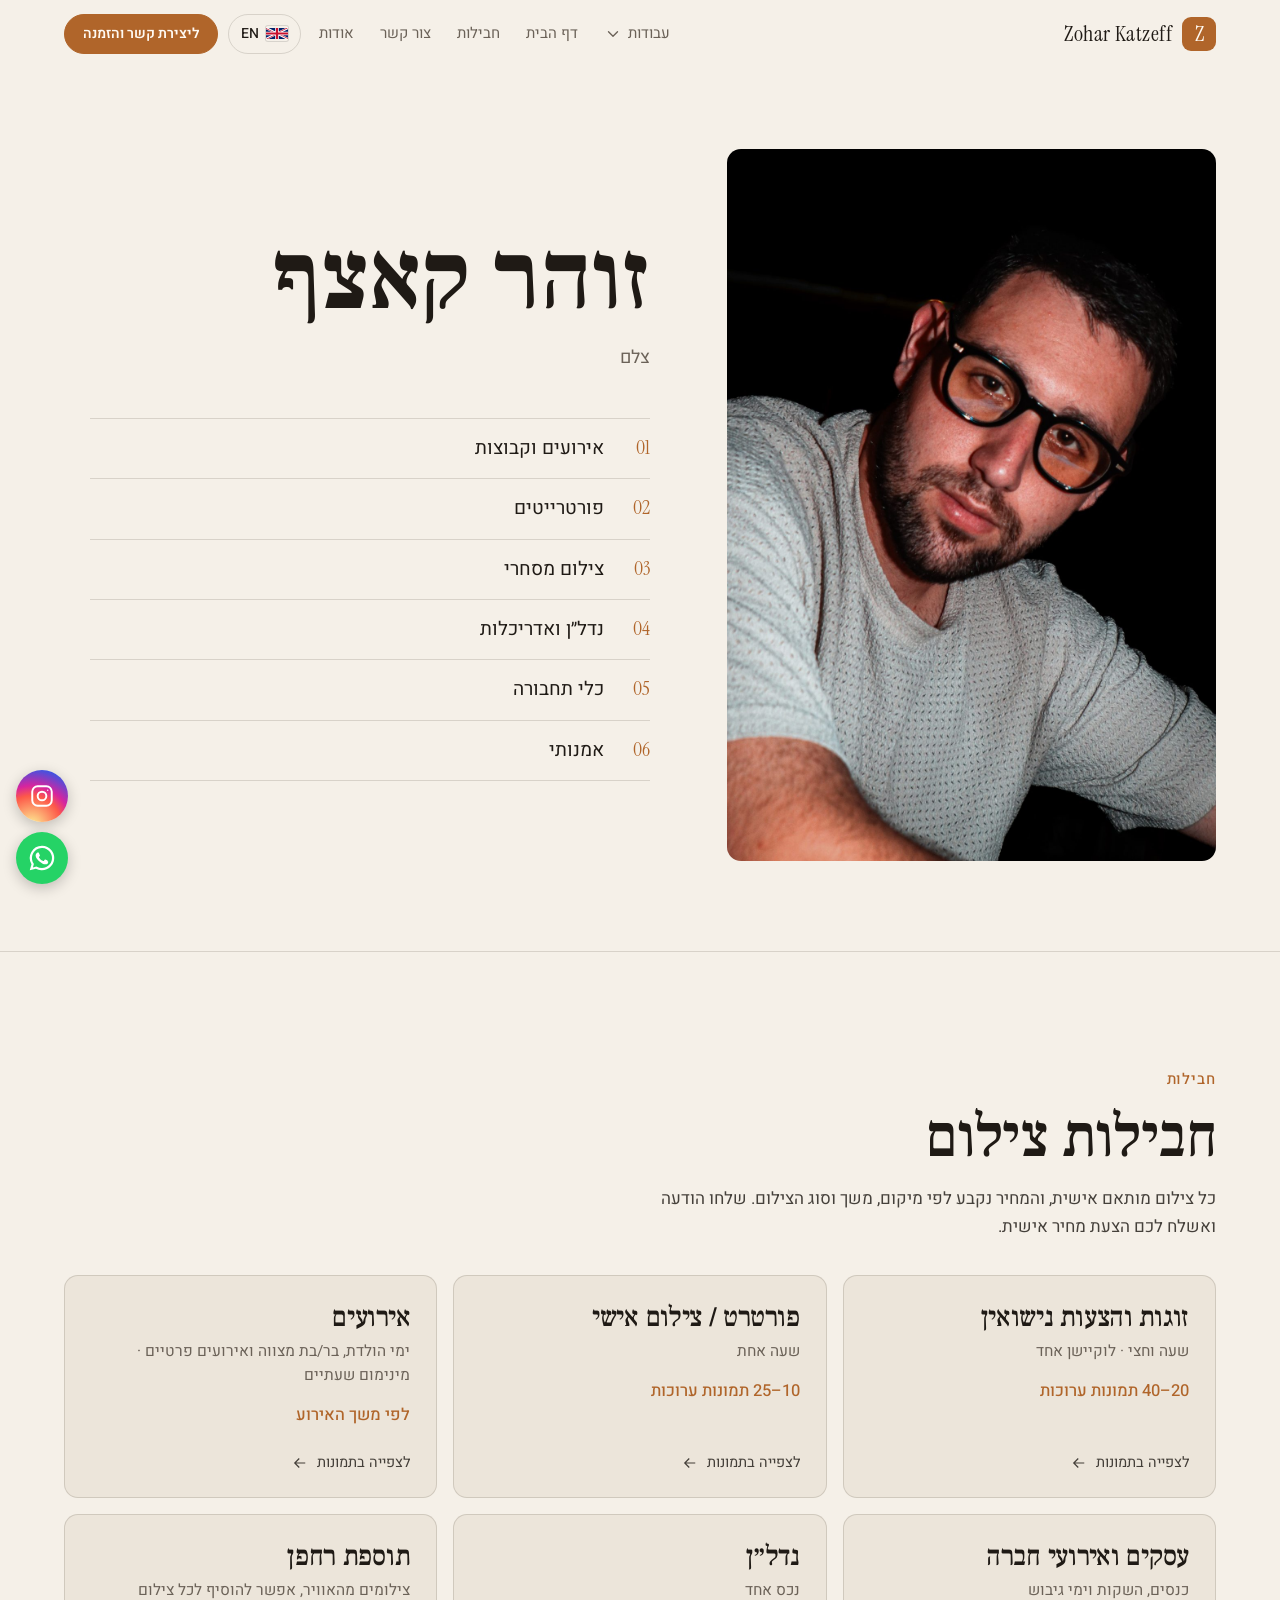
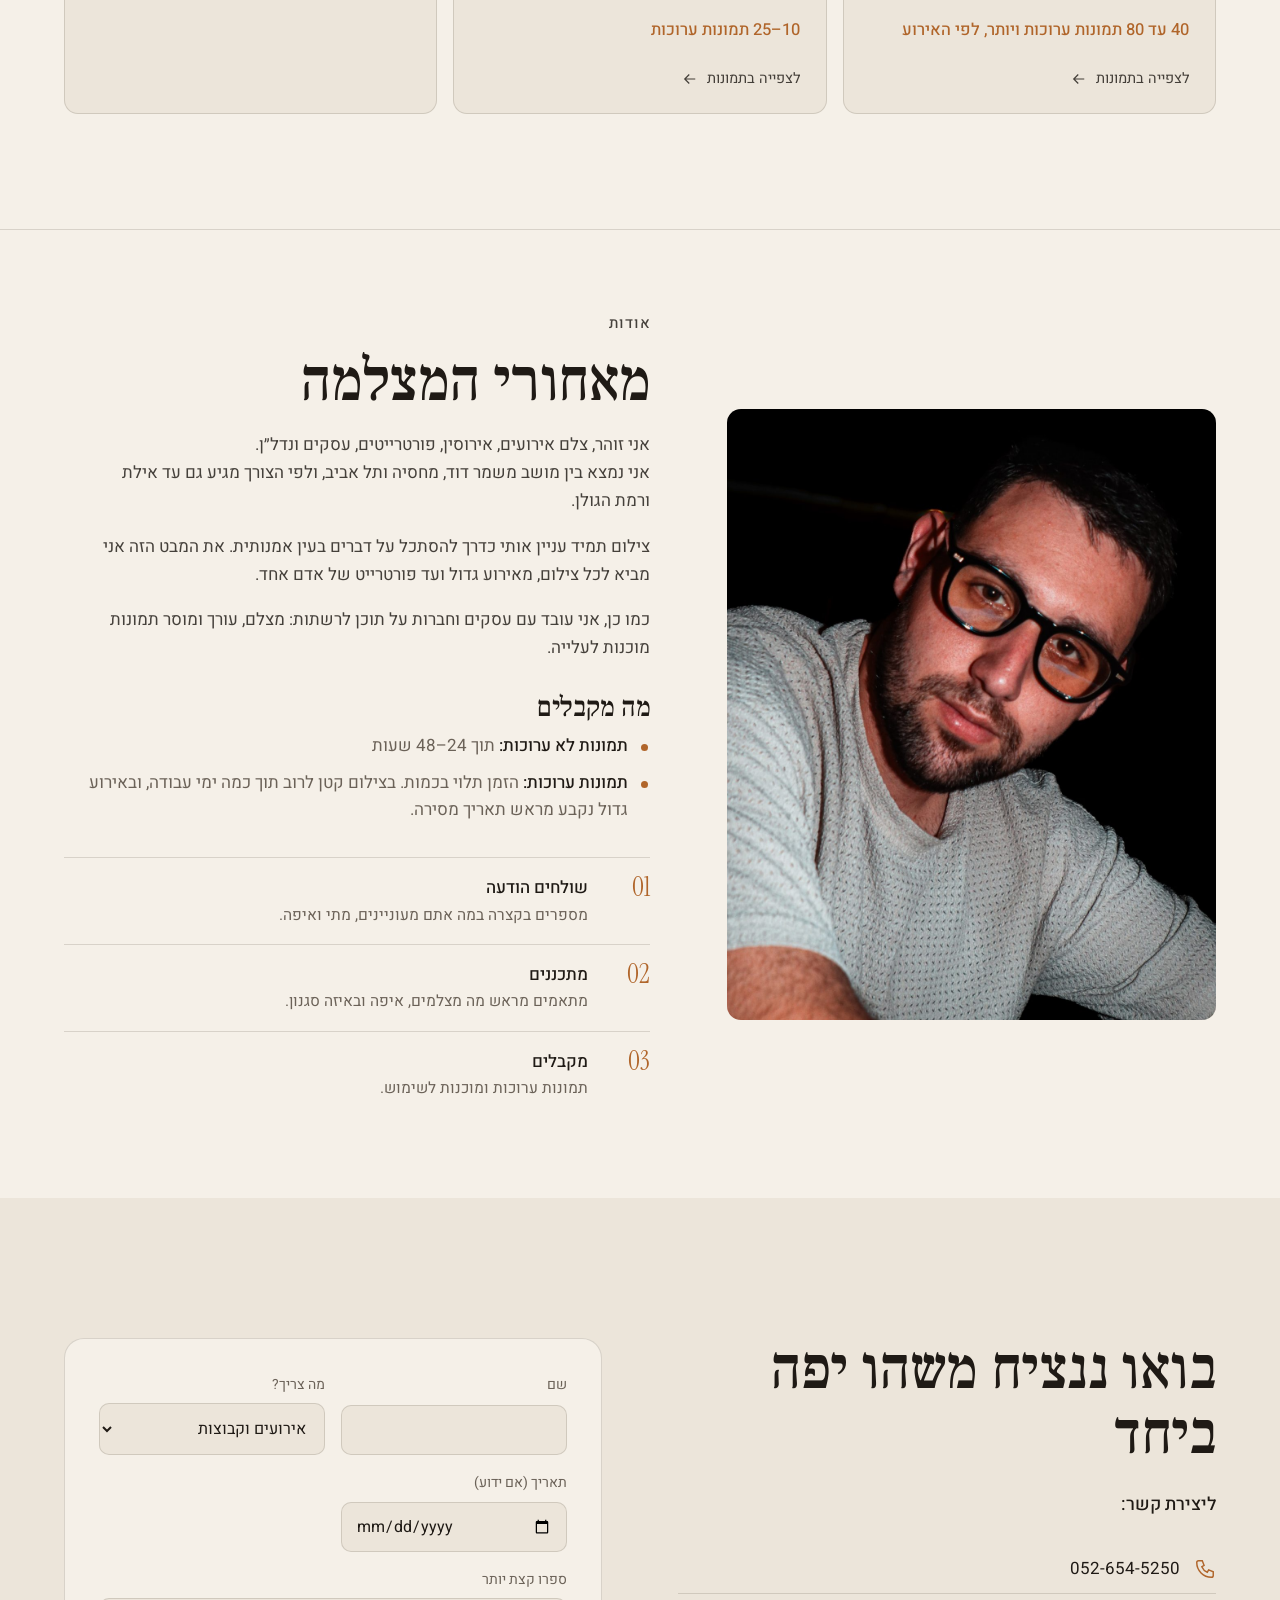
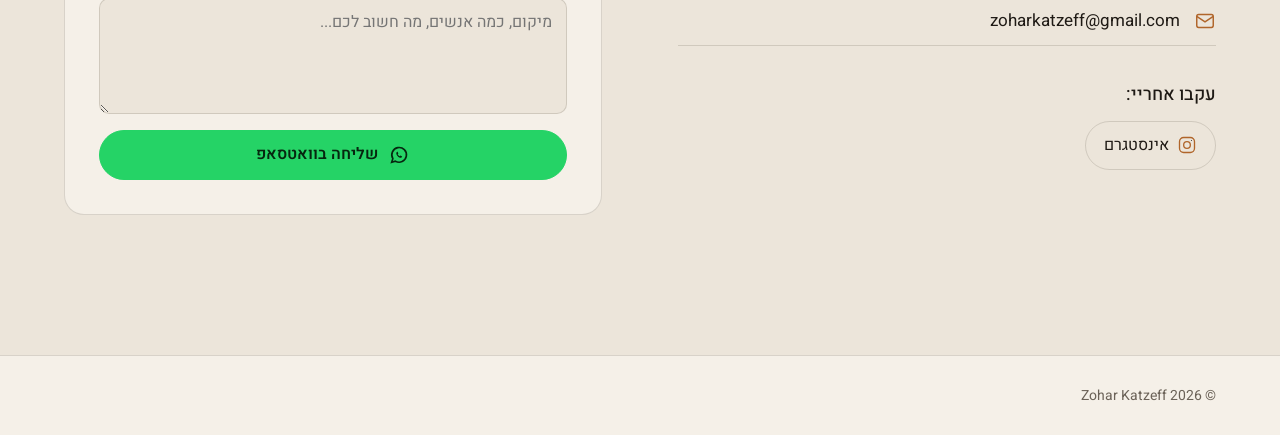
==== index.html @ a1fe9944 "Menu: Home, Packages, Contact, About; packages first on home; drop quote and WhatsApp-jump buttons" ====
<!doctype html>
<html lang="he" dir="rtl">
<head>
<meta charset="utf-8">
<meta name="viewport" content="width=device-width, initial-scale=1, viewport-fit=cover">
<title>זוהר קאצף · צלם אירועים, פורטרייטים, עסקים ונדל״ן</title>
<meta name="description" content="זוהר קאצף, צלם אירועים, אירוסין, פורטרייטים, עסקים ונדל״ן. משמר דוד, מחסיה, תל אביב וכל הארץ. Zohar Katzeff, photographer in Israel.">
<!-- seo -->
<link rel="canonical" href="https://zoharkatzeff.com/">
<meta property="og:url" content="https://zoharkatzeff.com/">
<meta property="og:type" content="website">
<meta property="og:locale" content="he_IL">
<link rel="alternate" hreflang="he" href="https://zoharkatzeff.com/">
<link rel="alternate" hreflang="en" href="https://zoharkatzeff.com/?lang=en">
<link rel="alternate" hreflang="x-default" href="https://zoharkatzeff.com/">
<script type="application/ld+json">
{"@context": "https://schema.org", "@type": "ProfessionalService",
 "name": "Zohar Katzeff Photography · זוהר קאצף צלם",
 "alternateName": ["זוהר קאצף", "Zohar Katzeff"],
 "description": "צלם אירועים, אירוסין, פורטרייטים, עסקים ונדל״ן. Photographer for events, engagements, portraits, businesses and real estate.",
 "url": "https://zoharkatzeff.com/",
 "image": "https://zoharkatzeff.com/media/full/self-portrait-001.jpg",
 "telephone": "+972526545250",
 "areaServed": [{"@type": "Country", "name": "Israel"}, "משמר דוד", "מחסיה", "תל אביב"],
 "address": {"@type": "PostalAddress", "addressLocality": "Mishmar David", "addressCountry": "IL"},
 "founder": {"@type": "Person", "name": "Zohar Katzeff", "alternateName": "זוהר קאצף", "jobTitle": "Photographer"},
 "sameAs": ["https://www.instagram.com/katzeff_photos/"],
 "knowsAbout": ["Event photography", "Portrait photography", "Engagement photography", "Commercial photography", "Real estate photography", "Architecture photography"]}
</script>
<!-- /seo -->
<meta property="og:title" content="Zohar Katzeff · זוהר קאצף">
<meta property="og:description" content="צלם · Photographer">
<meta property="og:image" content="https://zoharkatzeff.com/media/full/self-portrait-001.jpg">
<meta name="theme-color" content="#f5f0e8">
<link rel="icon" href="data:image/svg+xml,%3Csvg xmlns='http://www.w3.org/2000/svg' viewBox='0 0 64 64'%3E%3Crect width='64' height='64' rx='14' fill='%23121110'/%3E%3Ctext x='32' y='45' font-family='Georgia,serif' font-size='38' fill='%23e3a75f' text-anchor='middle'%3EZ%3C/text%3E%3C/svg%3E">
<link rel="preconnect" href="https://fonts.googleapis.com">
<link rel="preconnect" href="https://fonts.gstatic.com" crossorigin>
<link href="https://fonts.googleapis.com/css2?family=Frank+Ruhl+Libre:wght@400;500;700&family=Heebo:wght@300;400;500;600&family=Instrument+Serif:ital@0;1&family=Caveat:wght@500;700&display=swap" rel="stylesheet">
<link rel="stylesheet" href="style.css?v=40">
</head>
<body data-page="home" data-base="">
<header class="nav" id="nav"></header>
<main id="main"><div class="page home" id="home"></div>
<section class="packages" id="packages">
  <div class="packages-inner">
    <p class="eyebrow" data-en="Packages">חבילות</p>
    <h2 data-en="Photography packages">חבילות צילום</h2>
    <p class="packages-lead" data-en="Every shoot is tailored to you, so the price depends on location, length and type of shoot. Message me and I'll send you a personal quote.">כל צילום מותאם אישית, והמחיר נקבע לפי מיקום, משך וסוג הצילום. שלחו הודעה ואשלח לכם הצעת מחיר אישית.</p>
    <div class="pkg-grid">
    <a class="pkg" href="portraits/">
      <h3 data-en="Couples & engagement">זוגות והצעות נישואין</h3>
      <p class="pkg-meta" data-en="1.5 hours · one location">שעה וחצי · לוקיישן אחד</p>
      <p class="pkg-count" data-en="20–40 edited photos">20–40 תמונות ערוכות</p>
      <span class="pkg-see"><span data-en="See photos">לצפייה בתמונות</span><svg class="pkg-arrow" viewBox="0 0 24 24" aria-hidden="true"><path d="M5 12h14M13 6l6 6-6 6"/></svg></span>
    </a>
    <a class="pkg" href="portraits/">
      <h3 data-en="Portrait / personal shoot">פורטרט / צילום אישי</h3>
      <p class="pkg-meta" data-en="1 hour">שעה אחת</p>
      <p class="pkg-count" data-en="10–25 edited photos">10–25 תמונות ערוכות</p>
      <span class="pkg-see"><span data-en="See photos">לצפייה בתמונות</span><svg class="pkg-arrow" viewBox="0 0 24 24" aria-hidden="true"><path d="M5 12h14M13 6l6 6-6 6"/></svg></span>
    </a>
    <a class="pkg" href="events/">
      <h3 data-en="Events">אירועים</h3>
      <p class="pkg-meta" data-en="Birthdays, bar/bat mitzvahs and private events · 2-hour minimum">ימי הולדת, בר/בת מצווה ואירועים פרטיים · מינימום שעתיים</p>
      <p class="pkg-count" data-en="Depends on the length of the event">לפי משך האירוע</p>
      <span class="pkg-see"><span data-en="See photos">לצפייה בתמונות</span><svg class="pkg-arrow" viewBox="0 0 24 24" aria-hidden="true"><path d="M5 12h14M13 6l6 6-6 6"/></svg></span>
    </a>
    <a class="pkg" href="commercial/">
      <h3 data-en="Business & company events">עסקים ואירועי חברה</h3>
      <p class="pkg-meta" data-en="Conferences, launches and team days">כנסים, השקות וימי גיבוש</p>
      <p class="pkg-count" data-en="40–80+ edited photos, depending on the event">40 עד 80 תמונות ערוכות ויותר, לפי האירוע</p>
      <span class="pkg-see"><span data-en="See photos">לצפייה בתמונות</span><svg class="pkg-arrow" viewBox="0 0 24 24" aria-hidden="true"><path d="M5 12h14M13 6l6 6-6 6"/></svg></span>
    </a>
    <a class="pkg" href="real-estate/">
      <h3 data-en="Real estate">נדל״ן</h3>
      <p class="pkg-meta" data-en="One property">נכס אחד</p>
      <p class="pkg-count" data-en="10–25 edited photos">10–25 תמונות ערוכות</p>
      <span class="pkg-see"><span data-en="See photos">לצפייה בתמונות</span><svg class="pkg-arrow" viewBox="0 0 24 24" aria-hidden="true"><path d="M5 12h14M13 6l6 6-6 6"/></svg></span>
    </a>
    <div class="pkg">
      <h3 data-en="Drone add-on">תוספת רחפן</h3>
      <p class="pkg-meta" data-en="Aerial shots you can add to any shoot">צילומים מהאוויר, אפשר להוסיף לכל צילום</p>
    </div>
    </div>
  </div>
</section>

<section class="about" id="about">
  <div class="about-img"><img src="media/full/self-portrait-001.jpg" alt="Zohar Katzeff · זוהר קאצף"></div>
  <div class="about-text">
    <p class="eyebrow" data-en="About">אודות</p>
    <h2 class="about-title" data-en="Behind the camera">מאחורי המצלמה</h2>
    <p data-en="I'm Zohar, a photographer for events, engagements, portraits, businesses and real estate.<br>I'm based between Moshav Mishmar David, Mahseya and Tel Aviv, and I travel as far as Eilat or the Golan Heights when the shoot calls for it.">אני זוהר, צלם אירועים, אירוסין, פורטרייטים, עסקים ונדל״ן.<br>אני נמצא בין מושב משמר דוד, מחסיה ותל אביב, ולפי הצורך מגיע גם עד אילת ורמת הגולן.</p>
    <p data-en="Photography has always drawn me in as a way of seeing things with an artistic eye. I bring that eye to every shoot, from a big event to a portrait of one person.">צילום תמיד עניין אותי כדרך להסתכל על דברים בעין אמנותית. את המבט הזה אני מביא לכל צילום, מאירוע גדול ועד פורטרייט של אדם אחד.</p>
    <p data-en="I also work with businesses and companies on social content: I shoot, edit and hand over photos that are ready to post.">כמו כן, אני עובד עם עסקים וחברות על תוכן לרשתות: מצלם, עורך ומוסר תמונות מוכנות לעלייה.</p>
    <h2 class="gets-title" data-en="What you get">מה מקבלים</h2>
    <ul class="gets">
      <li data-en="<strong>Unedited photos:</strong> within 24–48 hours"><strong>תמונות לא ערוכות:</strong> תוך 24–48 שעות</li>
      <li data-en="<strong>Edited photos:</strong> depends on how many. A small shoot usually takes a few business days; for a big event, we agree on a delivery date in advance."><strong>תמונות ערוכות:</strong> הזמן תלוי בכמות. בצילום קטן לרוב תוך כמה ימי עבודה, ובאירוע גדול נקבע מראש תאריך מסירה.</li>
    </ul>
    <ol class="steps">
      <li><strong data-en="Message me">שולחים הודעה</strong><span data-en="Tell me briefly what you're looking for, when and where.">מספרים בקצרה במה אתם מעוניינים, מתי ואיפה.</span></li>
      <li><strong data-en="We plan it">מתכננים</strong><span data-en="We agree up front on what we shoot, where, and in what style.">מתאמים מראש מה מצלמים, איפה ובאיזה סגנון.</span></li>
      <li><strong data-en="You get the edit">מקבלים</strong><span data-en="Edited photos, ready to use.">תמונות ערוכות ומוכנות לשימוש.</span></li>
    </ol>
  </div>
</section>

<section class="contact" id="contact">
  <div class="contact-inner">
    <div class="contact-copy">
      <h2 data-en="Let's capture something beautiful together">בואו ננציח משהו יפה ביחד</h2>
      <p class="contact-label" data-en="Get in touch:">ליצירת קשר:</p>
      <div class="contact-links">
        <a href="tel:+972526545250"><svg viewBox="0 0 24 24" aria-hidden="true"><path d="M5 3h4l2 5-2.5 1.5a11 11 0 0 0 6 6L16 13l5 2v4a2 2 0 0 1-2 2A16 16 0 0 1 3 5a2 2 0 0 1 2-2"/></svg><span dir="ltr">052-654-5250</span></a>
        <a href="mailto:zoharkatzeff@gmail.com"><svg viewBox="0 0 24 24" aria-hidden="true"><rect x="3" y="5" width="18" height="14" rx="2"/><path d="m3 7 9 6 9-6"/></svg><span dir="ltr">zoharkatzeff@gmail.com</span></a>
      </div>
      <div class="follow" id="follow"></div>
    </div>
    <form class="form" id="bookForm" novalidate>
      <label><span data-en="Your name">שם</span><input name="name" autocomplete="name" required></label>
      <label><span data-en="What do you need?">מה צריך?</span>
        <select name="service" id="serviceSelect"></select>
      </label>
      <label><span data-en="Date (if you know it)">תאריך (אם ידוע)</span><input name="date" type="date"></label>
      <label class="full"><span data-en="Tell me a bit more">ספרו קצת יותר</span><textarea name="details" rows="4" data-en-placeholder="Location, how many people, what matters to you..." placeholder="מיקום, כמה אנשים, מה חשוב לכם..."></textarea></label>
      <button class="btn btn-wa full" type="submit">
        <svg viewBox="0 0 24 24" aria-hidden="true"><path d="M4 20l1.3-4A8 8 0 1 1 8 18.7z"/><path d="M9 9.5c0 3 2.5 5.5 5.5 5.5l1-1.5-2-1-1 .8a4 4 0 0 1-2-2l.8-1-1-2z" class="fill"/></svg>
        <span data-en="Send on WhatsApp">שליחה בוואטסאפ</span>
      </button>
      <p class="form-err" id="formErr" role="alert" hidden data-en="Please add your name.">נא למלא שם.</p>
    </form>
  </div>
</section>
</main>
<footer class="footer" id="footer"></footer>
<script src="data/photos.js?v=40"></script>
<script src="app.js?v=40"></script>
</body>
</html>
---- style.css ----
:root {
  --bg: #f5f0e8;
  --bg-2: #ece5da;
  --bg-3: #e2d9cb;
  --line: rgba(40,30,20,.14);
  --text: #1f1a15;
  --muted: #6b6258;
  --accent: #b0652a;
  --accent-ink: #fffaf3;
  --wa: #25d366;
  --radius: 14px;
  --gutter: clamp(16px, 5vw, 72px);
  --nav-h: 68px;
  --display: "Frank Ruhl Libre", Georgia, serif;
  --body: "Heebo", system-ui, sans-serif;
  --glass: rgba(245,240,232,.7);
  --glass-solid: rgba(245,240,232,.94);
  --shadow: rgba(60,40,20,.18);
  --ghost-line: rgba(31,26,21,.45);
  --text-soft: rgba(31,26,21,.82);
  --err: #b3261e;
  color-scheme: light;
}
html[lang="en"] { --display: "Instrument Serif", Georgia, serif; }

* { box-sizing: border-box; }
html { scroll-behavior: smooth; scroll-padding-top: calc(var(--nav-h) + 16px); }
body {
  margin: 0; background: var(--bg); color: var(--text);
  font: 400 17px/1.65 var(--body); -webkit-font-smoothing: antialiased;
  overflow-x: hidden; min-height: 100svh; display: flex; flex-direction: column;
}
body.locked { overflow: hidden; }
main { flex: 1; }
img { display: block; max-width: 100%; }
a { color: inherit; text-decoration: none; }
button { font: inherit; color: inherit; cursor: pointer; }
h1, h2, h3 { font-family: var(--display); font-weight: 500; line-height: 1.08; margin: 0; letter-spacing: -0.01em; }
h2 { font-size: clamp(34px, 5vw, 60px); }
html[lang="en"] h1, html[lang="en"] h2, html[lang="en"] h3 { font-weight: 400; letter-spacing: 0; }
:focus-visible { outline: 2px solid var(--accent); outline-offset: 3px; border-radius: 6px; }

.eyebrow {
  margin: 0 0 14px; color: var(--accent);
  font-size: 13px; font-weight: 500; letter-spacing: .18em; text-transform: uppercase;
}
html[lang="he"] .eyebrow { letter-spacing: .06em; font-size: 15px; }
.lede { color: var(--muted); max-width: 56ch; margin: 18px 0 0; font-size: 18px; }

/* Buttons */
.btn {
  display: inline-flex; align-items: center; justify-content: center; gap: 10px;
  min-height: 50px; padding: 0 26px; border-radius: 999px; border: 1px solid var(--accent);
  background: var(--accent); color: var(--accent-ink); font-weight: 600; font-size: 16px;
  transition: transform .2s, background .2s, color .2s; white-space: nowrap;
}
.btn:hover { transform: translateY(-2px); }
.btn-sm { min-height: 40px; padding: 0 18px; font-size: 14px; }
.btn svg { width: 22px; height: 22px; fill: none; stroke: currentColor; stroke-width: 1.8; }
.btn svg .fill { fill: currentColor; stroke: none; }
.btn-wa { background: var(--wa); border-color: var(--wa); color: #06260f; }

.icon-btn {
  width: 48px; height: 48px; border-radius: 50%; border: 1px solid var(--line);
  background: var(--glass); backdrop-filter: blur(8px); font-size: 20px;
  display: grid; place-items: center;
}
.icon-btn:hover { border-color: var(--text); }

/* Header + drop-down menu */
.nav {
  position: sticky; top: 0; z-index: 50; height: var(--nav-h); flex: none;
  display: flex; align-items: center; justify-content: space-between; gap: 12px;
  padding: 0 var(--gutter); background: var(--bg); border-bottom: 1px solid transparent;
  transition: border-color .3s;
}
.nav.scrolled { background: var(--glass-solid); backdrop-filter: blur(14px); border-color: var(--line); }
.brand { display: flex; align-items: center; gap: 10px; flex: none; }
.brand-mark {
  width: 34px; height: 34px; border-radius: 9px; display: grid; place-items: center;
  background: var(--accent); color: var(--accent-ink); font: 500 22px/1 "Instrument Serif", Georgia, serif;
}
.brand-name { font: 400 22px/1 "Instrument Serif", Georgia, serif; letter-spacing: .02em; }
.nav-end { display: flex; align-items: center; gap: 10px; }
.nav-link, .menu-btn { color: var(--muted); font-size: 15px; transition: color .2s; }
.nav-link:hover, .nav-link[aria-current], .menu-btn:hover, .menu-btn[aria-expanded="true"] { color: var(--text); }
.nav-link { padding: 0 8px; }
.menu { position: relative; }
.menu-btn {
  display: inline-flex; align-items: center; gap: 6px; height: 40px; padding: 0 8px;
  background: none; border: 0;
}
.menu-btn svg { width: 18px; height: 18px; fill: none; stroke: currentColor; stroke-width: 1.8; stroke-linecap: round; stroke-linejoin: round; }
.menu-chev { transition: transform .2s; }
.menu-btn[aria-expanded="true"] .menu-chev { transform: rotate(180deg); }
.menu-icon { display: none; }
.menu-list {
  position: absolute; top: calc(100% + 10px); inset-inline-start: 0; min-width: 240px;
  display: grid; padding: 8px; border-radius: 14px;
  background: var(--bg-2); border: 1px solid var(--line); box-shadow: 0 18px 50px var(--shadow);
}
.menu-list[hidden] { display: none; }
.menu-list a { padding: 11px 14px; border-radius: 9px; font-size: 16px; white-space: nowrap; }
.menu-list a:hover { background: var(--bg-3); }
.menu-list a[aria-current] { color: var(--accent); }
.menu-about, .menu-home { display: none; }
.menu-about { border-top: 1px solid var(--line); border-radius: 0 0 9px 9px !important; margin-top: 4px; }
.menu-list .menu-pkg { border-top: 0; margin-top: 0; }
.menu-home { border-bottom: 1px solid var(--line); border-radius: 9px 9px 0 0 !important; margin-bottom: 4px; }
.lang {
  height: 40px; min-width: 44px; padding: 0 12px; border-radius: 999px;
  background: transparent; border: 1px solid var(--line); font-size: 14px; font-weight: 500;
}
.lang:hover { border-color: var(--text); }
.lang { display: inline-flex; align-items: center; gap: 7px; }
.lang .flag { width: 22px; height: 15px; border-radius: 2px; box-shadow: 0 0 0 1px rgba(0,0,0,.12); flex: none; }
/* four menu links + the button: drop the name next to the Z on mid-size screens */
@media (max-width: 940px) { .brand-name { display: none; } }
@media (max-width: 720px) {
  .brand-name, .nav-link { display: none; }
  .menu-about, .menu-home { display: block; }
  .menu-label, .menu-chev { display: none; }
  .menu-icon { display: block; }
  .menu-btn { width: 40px; justify-content: center; padding: 0; border: 1px solid var(--line); border-radius: 999px; color: var(--text); }
  .menu { position: static; }
  .menu-list { inset-inline: var(--gutter); top: calc(var(--nav-h) - 4px); min-width: 0; }
  .nav-end { gap: 8px; }
}

/* Home: one photo, the name, the menu. Nothing on top of the photo.
   Same container and heading style as the category pages. */
.home { display: grid; grid-template-columns: minmax(0, 5fr) minmax(0, 6fr); gap: clamp(32px, 6vw, 96px); align-items: center; }
.home-photo { margin: 0; }
.home-photo img {
  width: 100%; height: auto; max-height: calc(100svh - var(--nav-h) - 120px); object-fit: cover;
  border-radius: var(--radius); animation: fade-in 1.2s ease both;
}
.home .page-head { margin-bottom: clamp(28px, 5vh, 48px); }
/* The name on the home page is in Caveat (Latin only, so Hebrew falls back to the normal heading font) */
.home .page-head h1 { font-family: "Caveat", var(--display); font-weight: 700; font-style: normal; letter-spacing: 0; font-size: clamp(56px, 7.5vw, 104px); line-height: 1; }
.home-cats { display: grid; border-bottom: 1px solid var(--line); max-width: 560px; }
.home-cats a {
  display: flex; align-items: baseline; gap: 18px; padding: 14px 0; border-top: 1px solid var(--line);
  font-size: 19px; transition: color .2s, padding .2s;
}
.home-cats a span { color: var(--accent); font: 400 20px/1 "Instrument Serif", Georgia, serif; min-width: 28px; }
.home-cats a:hover { color: var(--accent); padding-inline-start: 6px; }
@media (max-width: 860px) {
  .home { grid-template-columns: 1fr; }
  .home-photo img { max-height: none; }
}
@keyframes fade-in { from { opacity: 0; } to { opacity: 1; } }

/* Category pages */
.page { padding: clamp(48px, 9vh, 110px) var(--gutter) clamp(60px, 10vh, 120px); max-width: 1500px; width: 100%; margin: 0 auto; }
.page-head { margin-bottom: clamp(40px, 7vh, 80px); }
.page-head h1 { font-size: clamp(42px, 6vw, 80px); }
.page-end {
  display: flex; flex-wrap: wrap; align-items: center; justify-content: space-between; gap: 20px;
  margin-top: clamp(56px, 9vh, 100px); padding-top: 36px; border-top: 1px solid var(--line);
}
.page-end .next { color: var(--muted); font-size: 16px; margin-inline-start: auto; }
.btn-ghost { background: transparent; color: var(--text); border-color: var(--ghost-line); }
.btn-ghost:hover { border-color: var(--text); }
.page-end .next:hover { color: var(--text); }

/* Photo rows (built in app.js: whole photos, each row filled edge to edge) */
.grid { display: flex; flex-direction: column; gap: clamp(14px, 1.8vw, 24px); }
.row { display: flex; gap: clamp(14px, 1.8vw, 24px); }
@media (max-width: 600px) { .grid, .row { gap: 10px; } }
.tile {
  position: relative; min-width: 0; border-radius: 6px; overflow: hidden; cursor: zoom-in; background: var(--bg-3);
  opacity: 0; transform: translateY(18px); transition: opacity .7s ease, transform .7s ease;
}
.tile.in { opacity: 1; transform: none; }
.tile img { position: absolute; inset: 0; width: 100%; height: 100%; object-fit: cover; opacity: 0; transition: opacity .5s, transform .6s; }
.tile img.loaded { opacity: 1; }
.tile:hover img { transform: scale(1.03); }

/* About + contact page */
.about { display: grid; grid-template-columns: 5fr 6fr; gap: clamp(32px, 6vw, 90px); align-items: center; padding: clamp(48px, 9vh, 110px) var(--gutter); max-width: 1400px; margin: 0 auto; }
@media (max-width: 860px) { .about { grid-template-columns: 1fr; } }
.about-img img { width: 100%; aspect-ratio: 4 / 5; object-fit: cover; border-radius: var(--radius); }
.about-text p { color: var(--text-soft); max-width: 56ch; }
.about-text h1, .about-text .about-title { font-size: clamp(38px, 5vw, 60px); margin-bottom: 16px; }
.about { border-top: 1px solid var(--line); }
.steps { list-style: none; padding: 0; margin: 34px 0 0; display: grid; gap: 0; counter-reset: s; }
.steps li { counter-increment: s; display: grid; grid-template-columns: 52px 1fr; gap: 0 10px; padding: 16px 0; border-top: 1px solid var(--line); }
.steps li::before { content: "0" counter(s); grid-row: span 2; color: var(--accent); font: 400 26px/1 "Instrument Serif", Georgia, serif; }
.steps strong { font-weight: 500; }
.steps span { color: var(--muted); font-size: 15.5px; }

/* packages (about page) */
.packages { padding: clamp(64px, 9vw, 120px) var(--gutter); border-top: 1px solid var(--line); }
.packages-inner { max-width: 1240px; margin: 0 auto; }
.packages h2 { margin-bottom: 14px; }
.packages-lead { color: var(--text-soft); max-width: 60ch; margin: 0 0 34px; }
.pkg-grid { display: grid; grid-template-columns: repeat(3, 1fr); gap: 16px; }
.pkg {
  display: flex; flex-direction: column; gap: 8px; padding: 26px 26px 22px; border: 1px solid var(--line);
  border-radius: var(--radius); background: var(--bg-2); transition: border-color .2s ease, transform .2s ease;
}
a.pkg:hover { border-color: var(--accent); transform: translateY(-2px); }
.pkg h3 { font-size: clamp(24px, 2.2vw, 28px); }
.pkg-meta { margin: 0; color: var(--muted); font-size: 15.5px; line-height: 1.55; }
.pkg-count { margin: 6px 0 0; color: var(--accent); font-weight: 500; font-size: 16.5px; }
.pkg-see { margin-top: auto; padding-top: 14px; display: inline-flex; align-items: center; gap: 8px; font-size: 14.5px; color: var(--text-soft); }
.pkg-arrow { width: 18px; height: 18px; fill: none; stroke: currentColor; stroke-width: 1.6; }
html[dir="rtl"] .pkg-arrow { transform: scaleX(-1); }
a.pkg:hover .pkg-see { color: var(--accent); }
@media (max-width: 960px) { .pkg-grid { grid-template-columns: repeat(2, 1fr); } }
@media (max-width: 600px) { .pkg-grid { grid-template-columns: 1fr; } .pkg { padding: 22px 20px 18px; } }

.contact { padding: clamp(80px, 11vw, 140px) var(--gutter); background: var(--bg-2); }
.contact-inner { display: grid; grid-template-columns: 1fr 1fr; gap: clamp(32px, 6vw, 90px); max-width: 1240px; margin: 0 auto; }
@media (max-width: 860px) { .contact-inner { grid-template-columns: 1fr; } }
.contact-label { margin: 22px 0 12px; font-size: 18px; font-weight: 500; }
.contact-links { display: grid; gap: 4px; margin-top: 26px; }
.contact-links a { display: flex; align-items: center; gap: 14px; min-height: 48px; font-size: 17px; border-bottom: 1px solid var(--line); }
.contact-links a:hover { color: var(--accent); }
.contact-links svg { width: 22px; height: 22px; fill: none; stroke: var(--accent); stroke-width: 1.6; flex: none; }
.form {
  display: grid; grid-template-columns: 1fr 1fr; gap: 16px; align-content: start;
  background: var(--bg); border: 1px solid var(--line); border-radius: 20px; padding: clamp(20px, 3vw, 34px);
}
.form .full { grid-column: 1 / -1; }
@media (max-width: 520px) { .form { grid-template-columns: 1fr; } }
.form label { display: grid; gap: 7px; font-size: 14px; color: var(--muted); }
.form input, .form select, .form textarea {
  width: 100%; min-height: 48px; padding: 12px 14px; border-radius: 10px;
  border: 1px solid var(--line); background: var(--bg-2); color: var(--text); font: 16px/1.4 var(--body);
}
.form textarea { resize: vertical; }
.form input:focus, .form select:focus, .form textarea:focus { outline: none; border-color: var(--accent); }
.form-err { grid-column: 1 / -1; margin: 0; color: var(--err); font-size: 14px; }

.footer {
  display: flex; justify-content: space-between; gap: 16px; padding: 28px var(--gutter) calc(28px + env(safe-area-inset-bottom));
  border-top: 1px solid var(--line); color: var(--muted); font-size: 14px;
}
.footer a:hover { color: var(--text); }
.footer { align-items: center; flex-wrap: wrap; }

/* floating Instagram + WhatsApp buttons */
.fab {
  position: fixed; z-index: 60; inset-inline-end: 16px; bottom: calc(16px + env(safe-area-inset-bottom));
  display: flex; flex-direction: column; gap: 10px;
}
.fab a {
  width: 52px; height: 52px; border-radius: 50%; display: grid; place-items: center; color: #fff;
  box-shadow: 0 4px 14px rgba(0,0,0,.22); transition: transform .2s ease;
}
.fab a:hover { transform: scale(1.07); }
.fab svg { width: 26px; height: 26px; fill: none; stroke: currentColor; stroke-width: 1.8; }
.fab svg .fill { fill: currentColor; stroke: none; }
.fab-ig { background: radial-gradient(circle at 30% 107%, #fdf497 0%, #fd5949 45%, #d6249f 60%, #285AEB 90%); }
.fab-wa { background: #25D366; }
.fab-wa svg { width: 30px; height: 30px; }
body.locked .fab { display: none; }
.social { display: flex; align-items: center; gap: 18px; flex-wrap: wrap; }
.social a { display: inline-flex; align-items: center; gap: 8px; min-height: 44px; }
.social svg { width: 20px; height: 20px; fill: none; stroke: currentColor; stroke-width: 1.6; flex: none; }
.social svg .fill { fill: currentColor; stroke: none; }
.follow { margin-top: 34px; }
.social-big { gap: 12px; margin-top: 12px; }
.social-big a { padding: 10px 18px; border: 1px solid var(--line); border-radius: 999px; font-size: 16px; color: var(--text); }
.social-big a:hover { border-color: var(--accent); color: var(--accent); }
.social-big svg { stroke: var(--accent); }

/* Lightbox */
.lightbox {
  position: fixed; inset: 0; z-index: 100; background: rgba(8,7,6,.97);
  display: flex; align-items: center; justify-content: center;
  opacity: 0; pointer-events: none; transition: opacity .3s;
}
.lightbox.open { opacity: 1; pointer-events: auto; }
.lb-figure { margin: 0; display: flex; flex-direction: column; align-items: center; gap: 12px; }
.lb-figure img { max-width: 92vw; max-height: 84svh; object-fit: contain; border-radius: 4px; transition: opacity .25s; }
.lb-figure img.fading { opacity: .25; }
.lb-figure figcaption { font-size: 14px; color: var(--muted); }
.lb-close { position: absolute; top: 14px; inset-inline-end: 14px; z-index: 2; }
.lb-arrow { position: absolute; top: 50%; transform: translateY(-50%); font-size: 30px; line-height: 1; }
.lb-prev { inset-inline-start: 14px; }
.lb-next { inset-inline-end: 14px; }
@media (max-width: 600px) { .lb-arrow { display: none; } }

@media (prefers-reduced-motion: reduce) {
  *, *::before, *::after { transition-duration: .01ms !important; animation: none !important; scroll-behavior: auto !important; }
  .tile { opacity: 1; transform: none; }
}

/* About: "What you get" */
.gets-title { font-family: var(--display); font-size: clamp(22px, 2.4vw, 28px); font-weight: 500; margin: 30px 0 10px; }
.gets { list-style: none; margin: 0 0 8px; padding: 0; display: grid; gap: 10px; }
.gets li { position: relative; padding-inline-start: 22px; color: var(--muted); line-height: 1.6; }
.gets li::before { content: ""; position: absolute; inset-inline-start: 2px; top: .7em; width: 7px; height: 7px; border-radius: 50%; background: var(--accent); }
.gets strong { color: var(--text); font-weight: 500; }

/* the photo viewer stays dark in every theme */
.lightbox { --text: #f2ede4; --muted: #a8a096; --line: rgba(242,237,228,.12); --glass: rgba(18,17,16,.6); color: var(--text); }
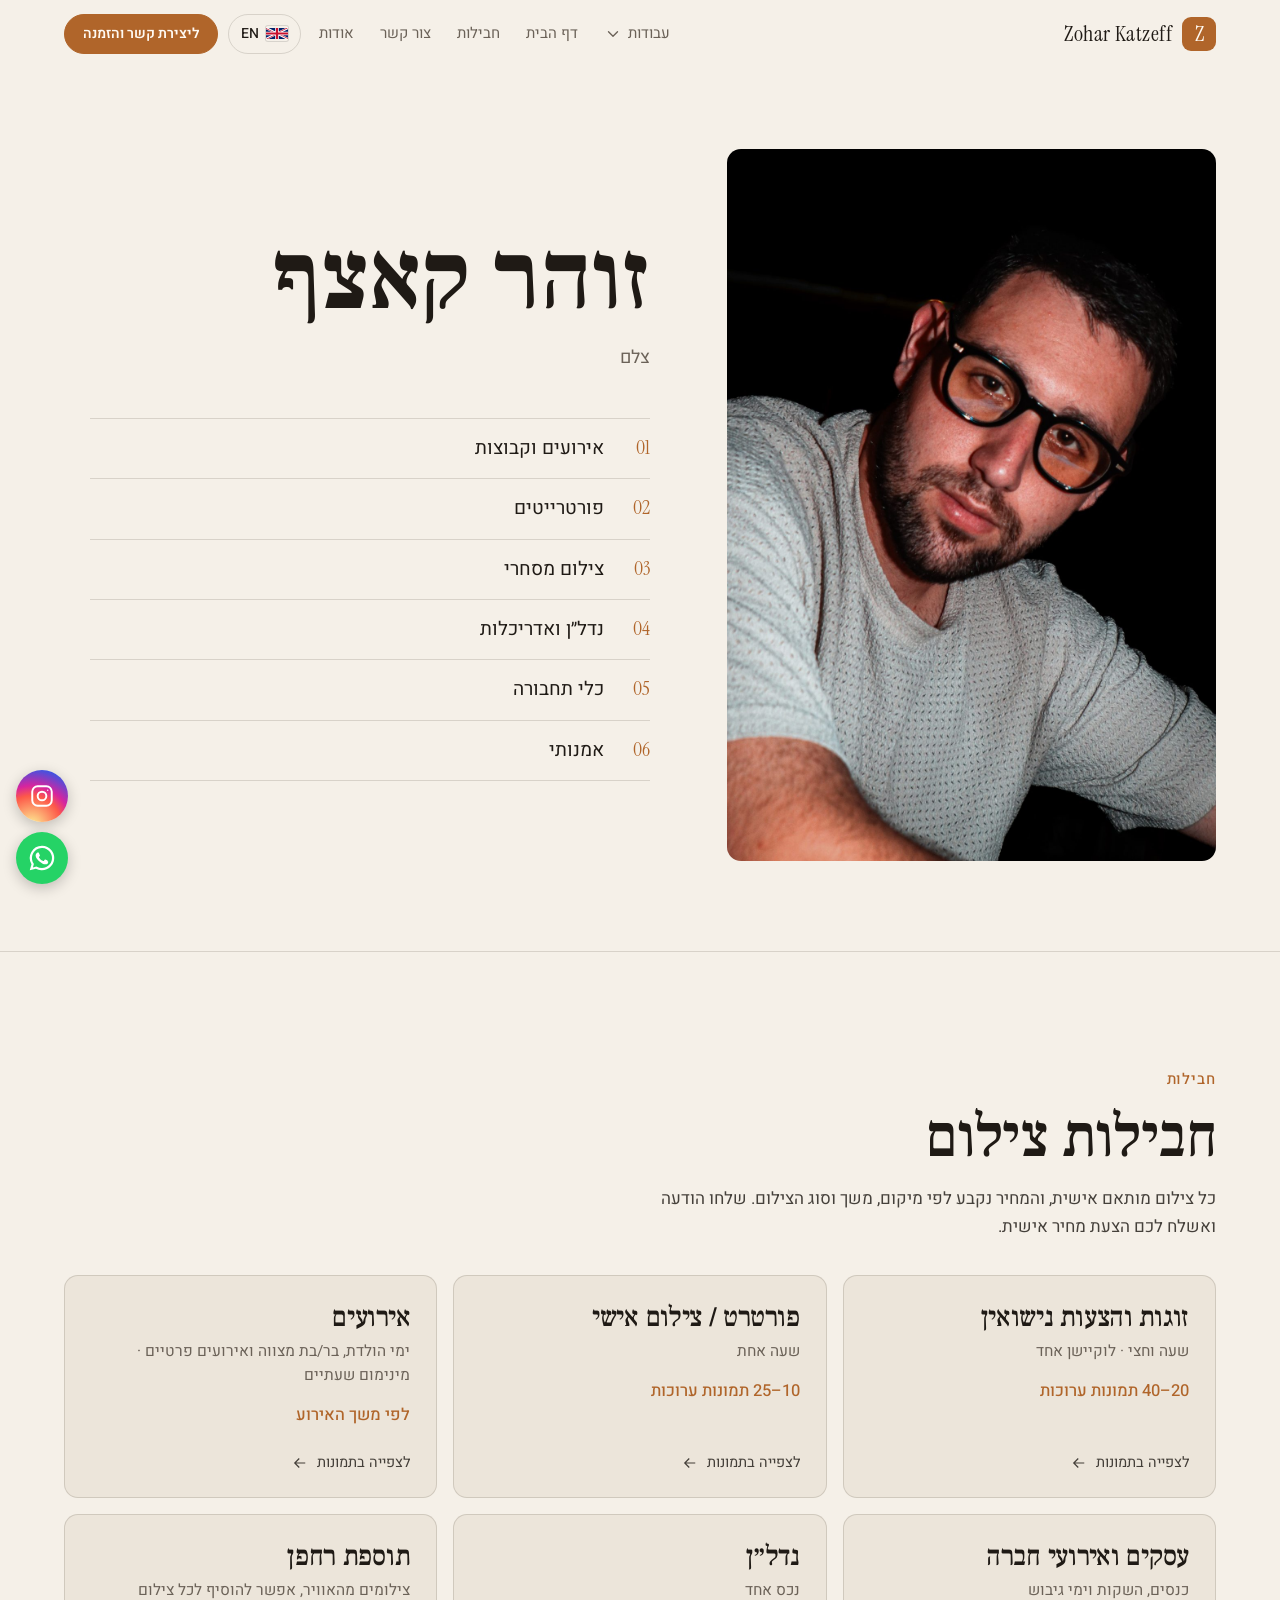
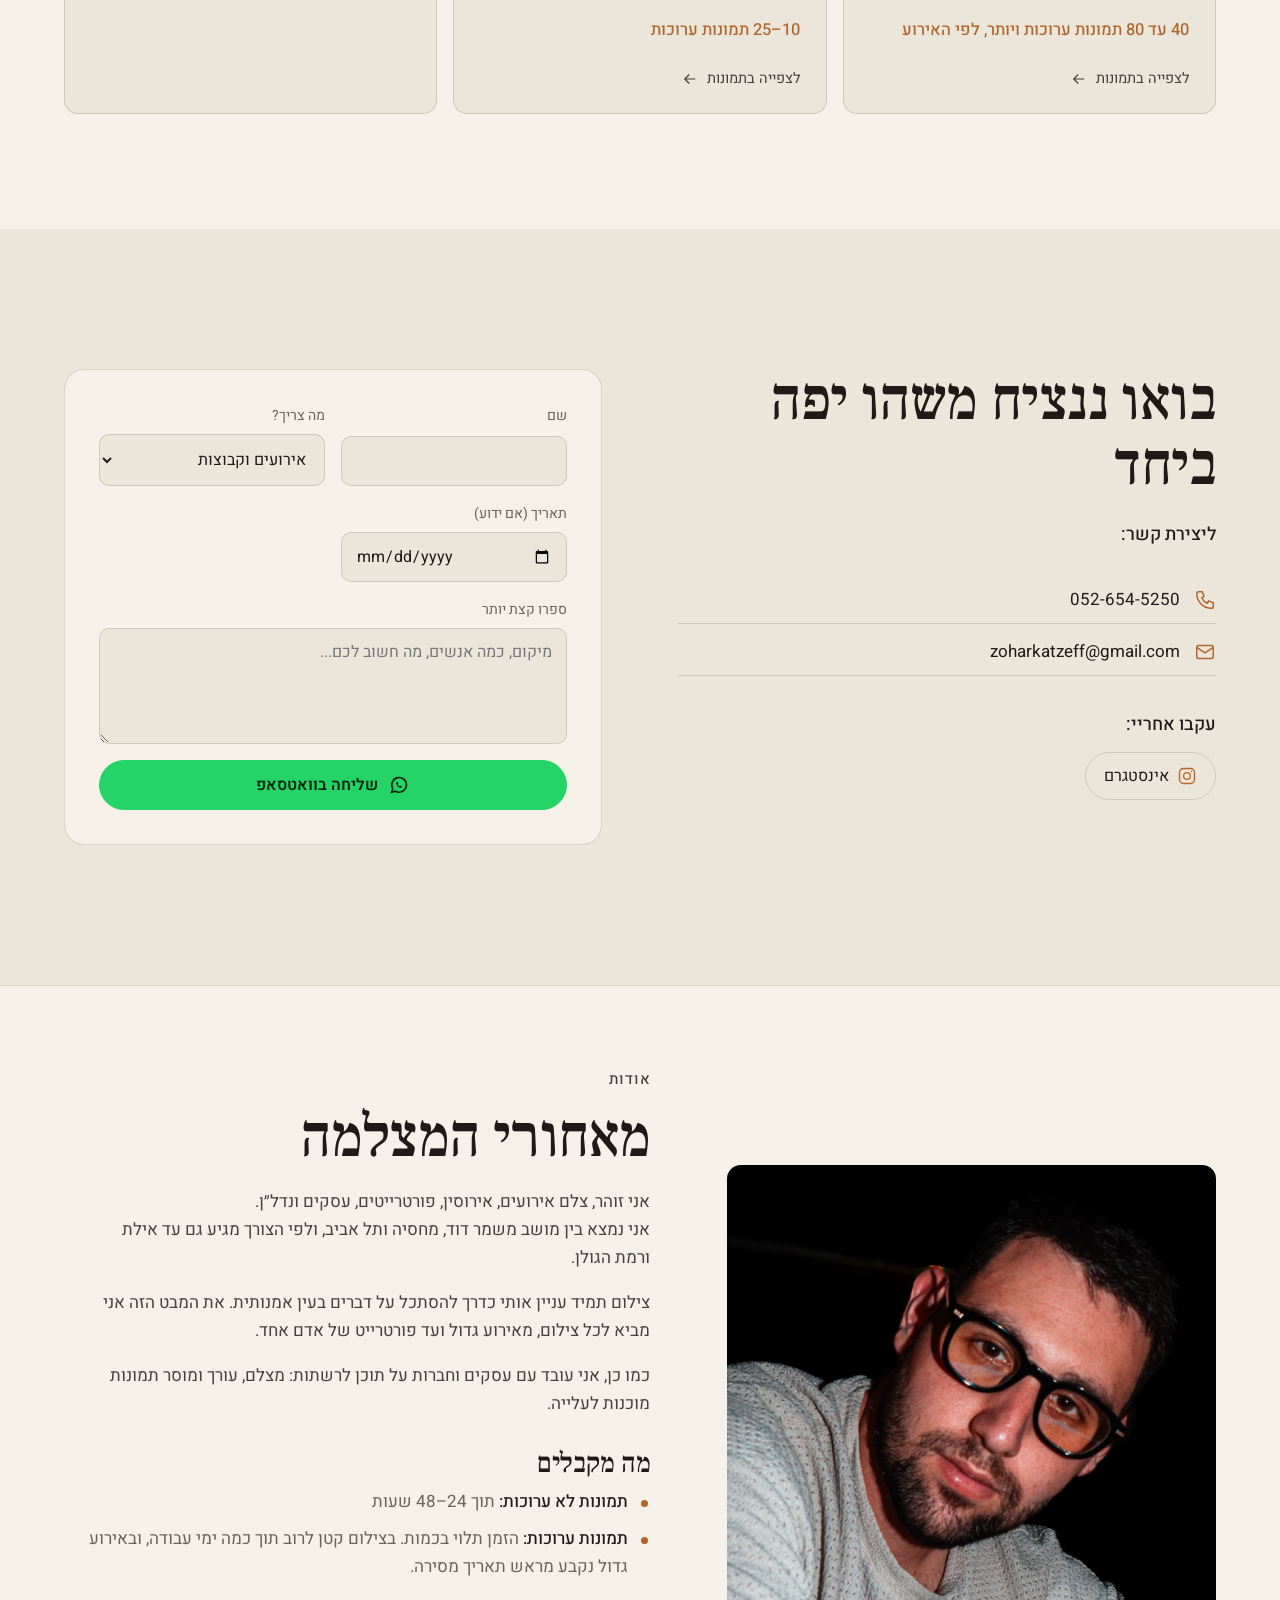
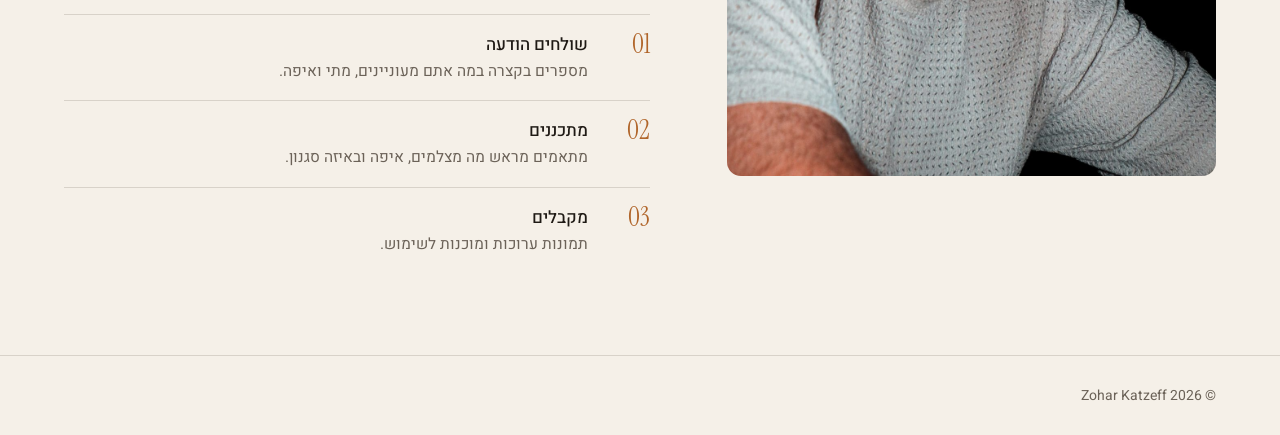
==== commit 10c530b3: "Home: contact before about, matching the menu" ====
--- a/index.html
+++ b/index.html
@@ -36,7 +36,7 @@
 <link rel="preconnect" href="https://fonts.googleapis.com">
 <link rel="preconnect" href="https://fonts.gstatic.com" crossorigin>
 <link href="https://fonts.googleapis.com/css2?family=Frank+Ruhl+Libre:wght@400;500;700&family=Heebo:wght@300;400;500;600&family=Instrument+Serif:ital@0;1&family=Caveat:wght@500;700&display=swap" rel="stylesheet">
-<link rel="stylesheet" href="style.css?v=40">
+<link rel="stylesheet" href="style.css?v=41">
 </head>
 <body data-page="home" data-base="">
 <header class="nav" id="nav"></header>
@@ -85,27 +85,6 @@
   </div>
 </section>
 
-<section class="about" id="about">
-  <div class="about-img"><img src="media/full/self-portrait-001.jpg" alt="Zohar Katzeff · זוהר קאצף"></div>
-  <div class="about-text">
-    <p class="eyebrow" data-en="About">אודות</p>
-    <h2 class="about-title" data-en="Behind the camera">מאחורי המצלמה</h2>
-    <p data-en="I'm Zohar, a photographer for events, engagements, portraits, businesses and real estate.<br>I'm based between Moshav Mishmar David, Mahseya and Tel Aviv, and I travel as far as Eilat or the Golan Heights when the shoot calls for it.">אני זוהר, צלם אירועים, אירוסין, פורטרייטים, עסקים ונדל״ן.<br>אני נמצא בין מושב משמר דוד, מחסיה ותל אביב, ולפי הצורך מגיע גם עד אילת ורמת הגולן.</p>
-    <p data-en="Photography has always drawn me in as a way of seeing things with an artistic eye. I bring that eye to every shoot, from a big event to a portrait of one person.">צילום תמיד עניין אותי כדרך להסתכל על דברים בעין אמנותית. את המבט הזה אני מביא לכל צילום, מאירוע גדול ועד פורטרייט של אדם אחד.</p>
-    <p data-en="I also work with businesses and companies on social content: I shoot, edit and hand over photos that are ready to post.">כמו כן, אני עובד עם עסקים וחברות על תוכן לרשתות: מצלם, עורך ומוסר תמונות מוכנות לעלייה.</p>
-    <h2 class="gets-title" data-en="What you get">מה מקבלים</h2>
-    <ul class="gets">
-      <li data-en="<strong>Unedited photos:</strong> within 24–48 hours"><strong>תמונות לא ערוכות:</strong> תוך 24–48 שעות</li>
-      <li data-en="<strong>Edited photos:</strong> depends on how many. A small shoot usually takes a few business days; for a big event, we agree on a delivery date in advance."><strong>תמונות ערוכות:</strong> הזמן תלוי בכמות. בצילום קטן לרוב תוך כמה ימי עבודה, ובאירוע גדול נקבע מראש תאריך מסירה.</li>
-    </ul>
-    <ol class="steps">
-      <li><strong data-en="Message me">שולחים הודעה</strong><span data-en="Tell me briefly what you're looking for, when and where.">מספרים בקצרה במה אתם מעוניינים, מתי ואיפה.</span></li>
-      <li><strong data-en="We plan it">מתכננים</strong><span data-en="We agree up front on what we shoot, where, and in what style.">מתאמים מראש מה מצלמים, איפה ובאיזה סגנון.</span></li>
-      <li><strong data-en="You get the edit">מקבלים</strong><span data-en="Edited photos, ready to use.">תמונות ערוכות ומוכנות לשימוש.</span></li>
-    </ol>
-  </div>
-</section>
-
 <section class="contact" id="contact">
   <div class="contact-inner">
     <div class="contact-copy">
@@ -132,9 +111,30 @@
     </form>
   </div>
 </section>
+
+<section class="about" id="about">
+  <div class="about-img"><img src="media/full/self-portrait-001.jpg" alt="Zohar Katzeff · זוהר קאצף"></div>
+  <div class="about-text">
+    <p class="eyebrow" data-en="About">אודות</p>
+    <h2 class="about-title" data-en="Behind the camera">מאחורי המצלמה</h2>
+    <p data-en="I'm Zohar, a photographer for events, engagements, portraits, businesses and real estate.<br>I'm based between Moshav Mishmar David, Mahseya and Tel Aviv, and I travel as far as Eilat or the Golan Heights when the shoot calls for it.">אני זוהר, צלם אירועים, אירוסין, פורטרייטים, עסקים ונדל״ן.<br>אני נמצא בין מושב משמר דוד, מחסיה ותל אביב, ולפי הצורך מגיע גם עד אילת ורמת הגולן.</p>
+    <p data-en="Photography has always drawn me in as a way of seeing things with an artistic eye. I bring that eye to every shoot, from a big event to a portrait of one person.">צילום תמיד עניין אותי כדרך להסתכל על דברים בעין אמנותית. את המבט הזה אני מביא לכל צילום, מאירוע גדול ועד פורטרייט של אדם אחד.</p>
+    <p data-en="I also work with businesses and companies on social content: I shoot, edit and hand over photos that are ready to post.">כמו כן, אני עובד עם עסקים וחברות על תוכן לרשתות: מצלם, עורך ומוסר תמונות מוכנות לעלייה.</p>
+    <h2 class="gets-title" data-en="What you get">מה מקבלים</h2>
+    <ul class="gets">
+      <li data-en="<strong>Unedited photos:</strong> within 24–48 hours"><strong>תמונות לא ערוכות:</strong> תוך 24–48 שעות</li>
+      <li data-en="<strong>Edited photos:</strong> depends on how many. A small shoot usually takes a few business days; for a big event, we agree on a delivery date in advance."><strong>תמונות ערוכות:</strong> הזמן תלוי בכמות. בצילום קטן לרוב תוך כמה ימי עבודה, ובאירוע גדול נקבע מראש תאריך מסירה.</li>
+    </ul>
+    <ol class="steps">
+      <li><strong data-en="Message me">שולחים הודעה</strong><span data-en="Tell me briefly what you're looking for, when and where.">מספרים בקצרה במה אתם מעוניינים, מתי ואיפה.</span></li>
+      <li><strong data-en="We plan it">מתכננים</strong><span data-en="We agree up front on what we shoot, where, and in what style.">מתאמים מראש מה מצלמים, איפה ובאיזה סגנון.</span></li>
+      <li><strong data-en="You get the edit">מקבלים</strong><span data-en="Edited photos, ready to use.">תמונות ערוכות ומוכנות לשימוש.</span></li>
+    </ol>
+  </div>
+</section>
 </main>
 <footer class="footer" id="footer"></footer>
-<script src="data/photos.js?v=40"></script>
-<script src="app.js?v=40"></script>
+<script src="data/photos.js?v=41"></script>
+<script src="app.js?v=41"></script>
 </body>
 </html>
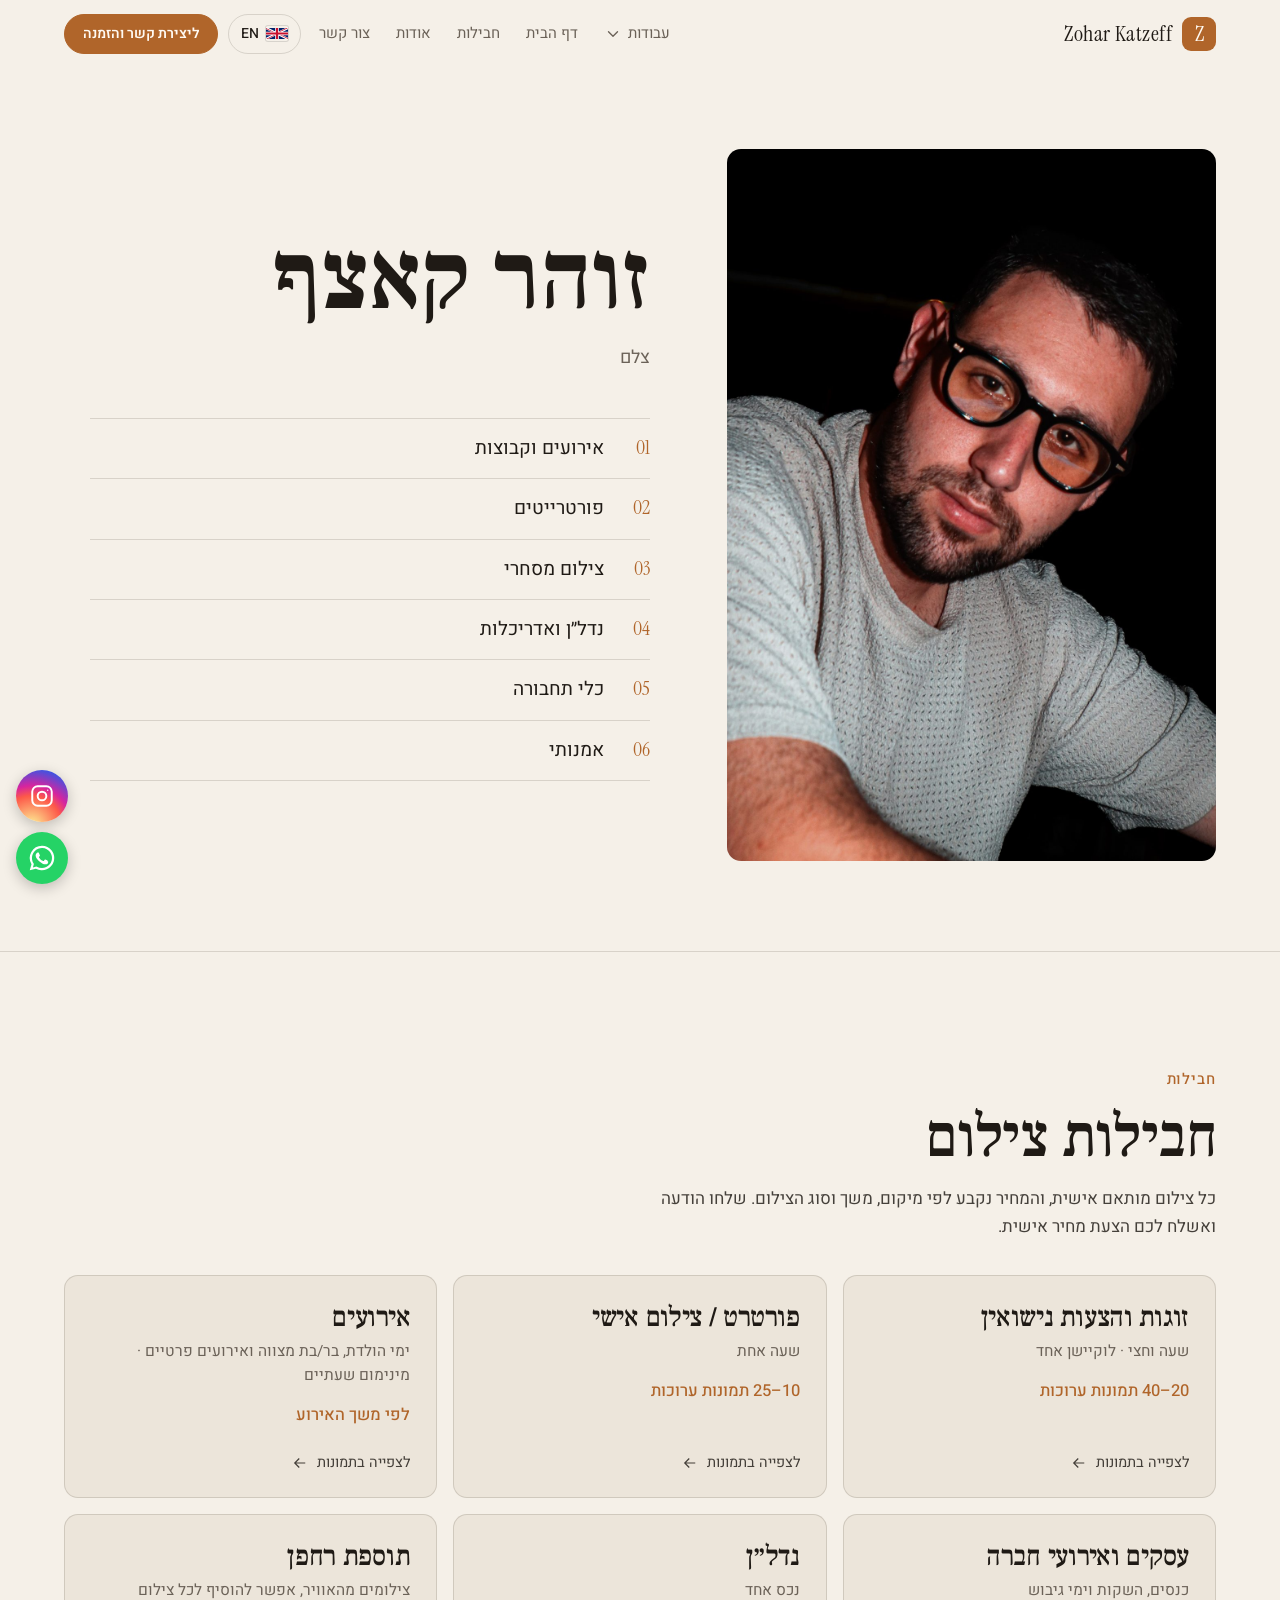
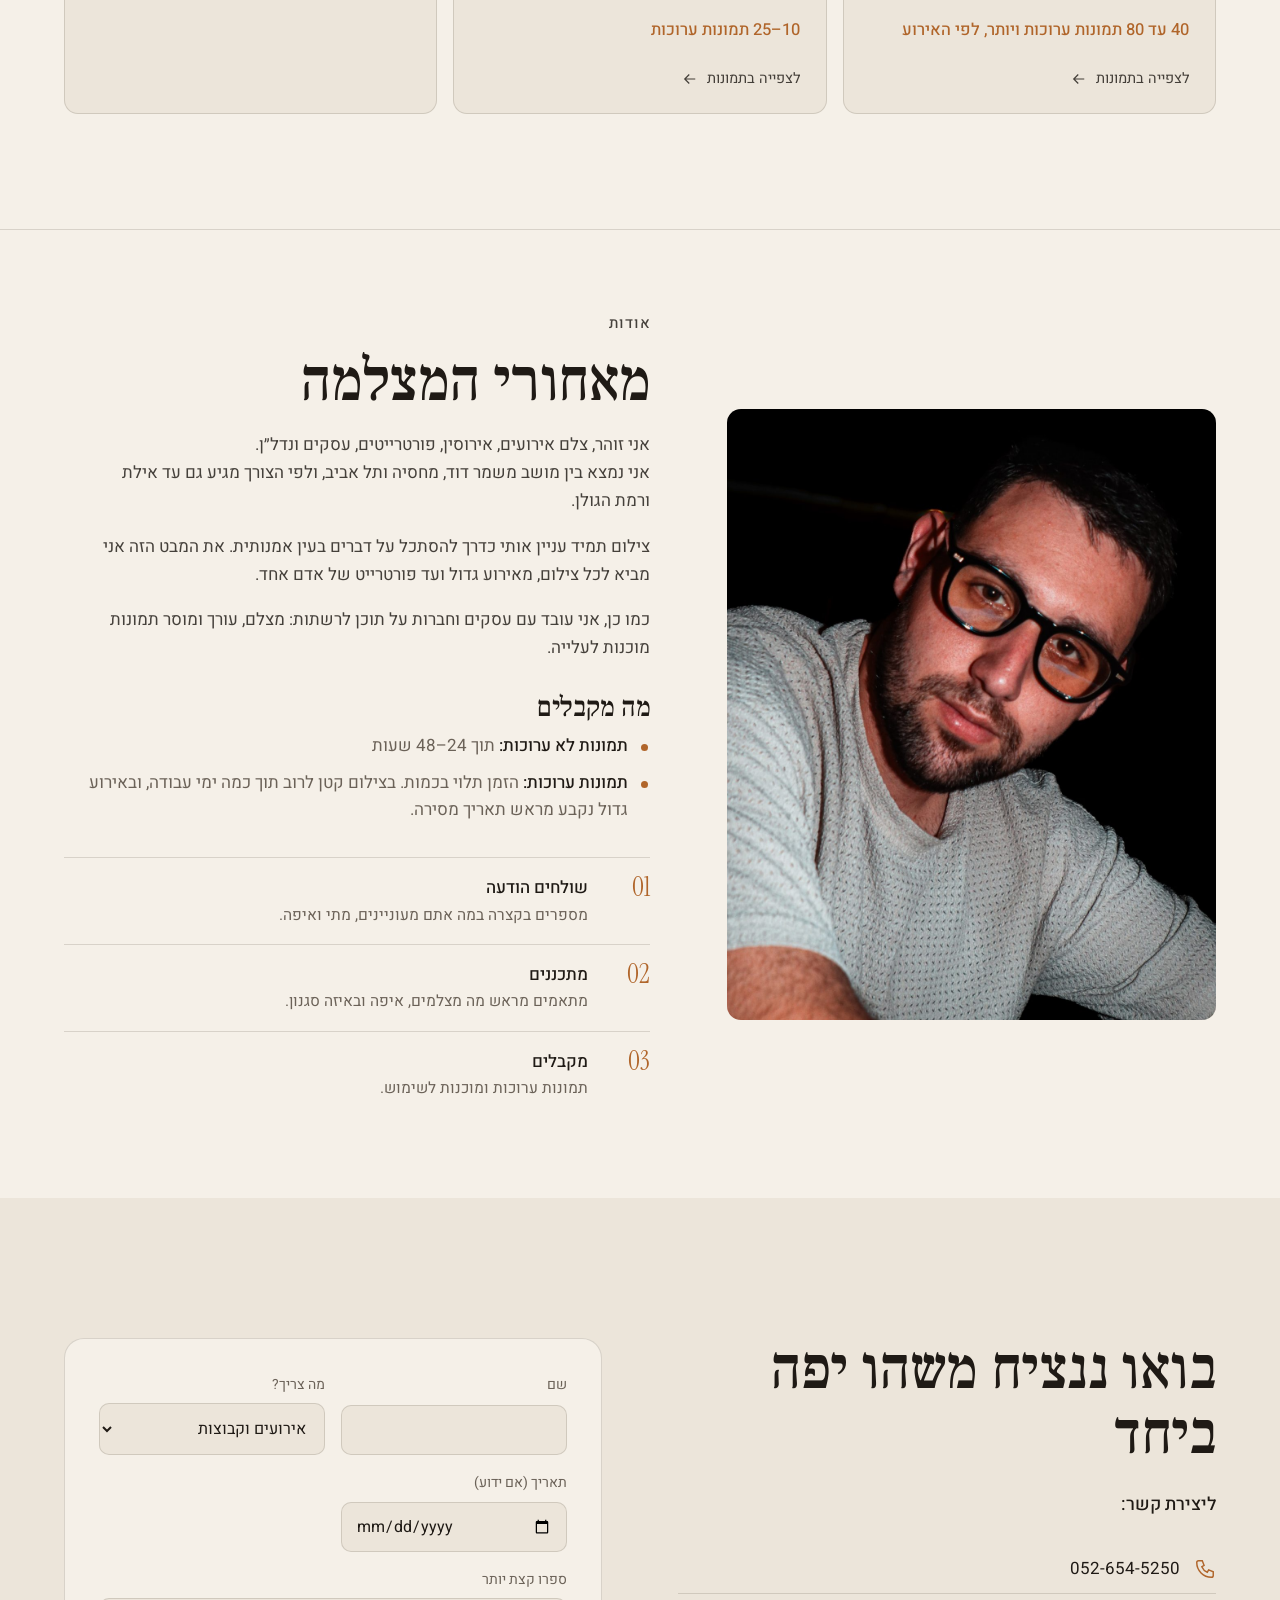
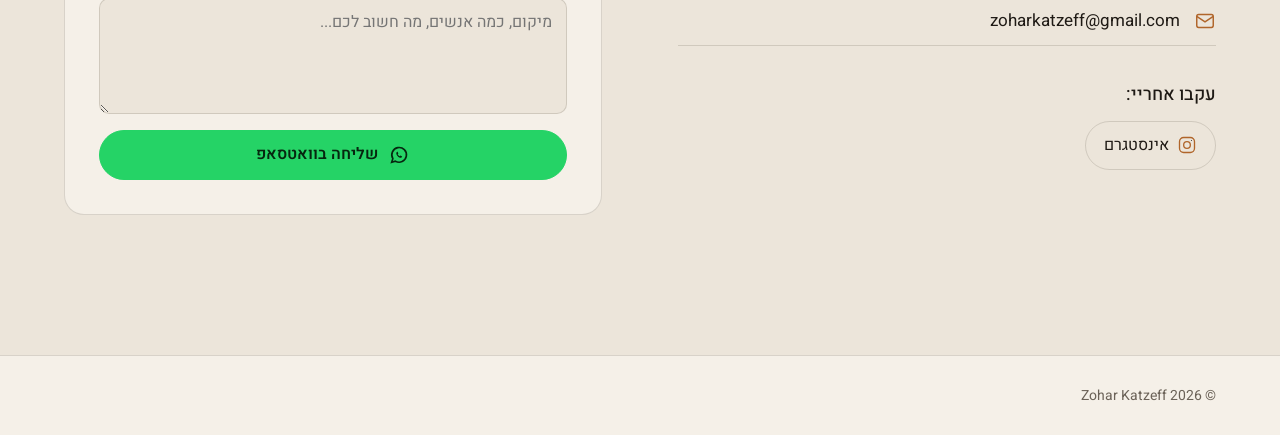
==== commit 2c77698c: "Menu: About before Contact; restore page order" ====
--- a/index.html
+++ b/index.html
@@ -36,7 +36,7 @@
 <link rel="preconnect" href="https://fonts.googleapis.com">
 <link rel="preconnect" href="https://fonts.gstatic.com" crossorigin>
 <link href="https://fonts.googleapis.com/css2?family=Frank+Ruhl+Libre:wght@400;500;700&family=Heebo:wght@300;400;500;600&family=Instrument+Serif:ital@0;1&family=Caveat:wght@500;700&display=swap" rel="stylesheet">
-<link rel="stylesheet" href="style.css?v=41">
+<link rel="stylesheet" href="style.css?v=42">
 </head>
 <body data-page="home" data-base="">
 <header class="nav" id="nav"></header>
@@ -85,6 +85,27 @@
   </div>
 </section>
 
+<section class="about" id="about">
+  <div class="about-img"><img src="media/full/self-portrait-001.jpg" alt="Zohar Katzeff · זוהר קאצף"></div>
+  <div class="about-text">
+    <p class="eyebrow" data-en="About">אודות</p>
+    <h2 class="about-title" data-en="Behind the camera">מאחורי המצלמה</h2>
+    <p data-en="I'm Zohar, a photographer for events, engagements, portraits, businesses and real estate.<br>I'm based between Moshav Mishmar David, Mahseya and Tel Aviv, and I travel as far as Eilat or the Golan Heights when the shoot calls for it.">אני זוהר, צלם אירועים, אירוסין, פורטרייטים, עסקים ונדל״ן.<br>אני נמצא בין מושב משמר דוד, מחסיה ותל אביב, ולפי הצורך מגיע גם עד אילת ורמת הגולן.</p>
+    <p data-en="Photography has always drawn me in as a way of seeing things with an artistic eye. I bring that eye to every shoot, from a big event to a portrait of one person.">צילום תמיד עניין אותי כדרך להסתכל על דברים בעין אמנותית. את המבט הזה אני מביא לכל צילום, מאירוע גדול ועד פורטרייט של אדם אחד.</p>
+    <p data-en="I also work with businesses and companies on social content: I shoot, edit and hand over photos that are ready to post.">כמו כן, אני עובד עם עסקים וחברות על תוכן לרשתות: מצלם, עורך ומוסר תמונות מוכנות לעלייה.</p>
+    <h2 class="gets-title" data-en="What you get">מה מקבלים</h2>
+    <ul class="gets">
+      <li data-en="<strong>Unedited photos:</strong> within 24–48 hours"><strong>תמונות לא ערוכות:</strong> תוך 24–48 שעות</li>
+      <li data-en="<strong>Edited photos:</strong> depends on how many. A small shoot usually takes a few business days; for a big event, we agree on a delivery date in advance."><strong>תמונות ערוכות:</strong> הזמן תלוי בכמות. בצילום קטן לרוב תוך כמה ימי עבודה, ובאירוע גדול נקבע מראש תאריך מסירה.</li>
+    </ul>
+    <ol class="steps">
+      <li><strong data-en="Message me">שולחים הודעה</strong><span data-en="Tell me briefly what you're looking for, when and where.">מספרים בקצרה במה אתם מעוניינים, מתי ואיפה.</span></li>
+      <li><strong data-en="We plan it">מתכננים</strong><span data-en="We agree up front on what we shoot, where, and in what style.">מתאמים מראש מה מצלמים, איפה ובאיזה סגנון.</span></li>
+      <li><strong data-en="You get the edit">מקבלים</strong><span data-en="Edited photos, ready to use.">תמונות ערוכות ומוכנות לשימוש.</span></li>
+    </ol>
+  </div>
+</section>
+
 <section class="contact" id="contact">
   <div class="contact-inner">
     <div class="contact-copy">
@@ -111,30 +132,9 @@
     </form>
   </div>
 </section>
-
-<section class="about" id="about">
-  <div class="about-img"><img src="media/full/self-portrait-001.jpg" alt="Zohar Katzeff · זוהר קאצף"></div>
-  <div class="about-text">
-    <p class="eyebrow" data-en="About">אודות</p>
-    <h2 class="about-title" data-en="Behind the camera">מאחורי המצלמה</h2>
-    <p data-en="I'm Zohar, a photographer for events, engagements, portraits, businesses and real estate.<br>I'm based between Moshav Mishmar David, Mahseya and Tel Aviv, and I travel as far as Eilat or the Golan Heights when the shoot calls for it.">אני זוהר, צלם אירועים, אירוסין, פורטרייטים, עסקים ונדל״ן.<br>אני נמצא בין מושב משמר דוד, מחסיה ותל אביב, ולפי הצורך מגיע גם עד אילת ורמת הגולן.</p>
-    <p data-en="Photography has always drawn me in as a way of seeing things with an artistic eye. I bring that eye to every shoot, from a big event to a portrait of one person.">צילום תמיד עניין אותי כדרך להסתכל על דברים בעין אמנותית. את המבט הזה אני מביא לכל צילום, מאירוע גדול ועד פורטרייט של אדם אחד.</p>
-    <p data-en="I also work with businesses and companies on social content: I shoot, edit and hand over photos that are ready to post.">כמו כן, אני עובד עם עסקים וחברות על תוכן לרשתות: מצלם, עורך ומוסר תמונות מוכנות לעלייה.</p>
-    <h2 class="gets-title" data-en="What you get">מה מקבלים</h2>
-    <ul class="gets">
-      <li data-en="<strong>Unedited photos:</strong> within 24–48 hours"><strong>תמונות לא ערוכות:</strong> תוך 24–48 שעות</li>
-      <li data-en="<strong>Edited photos:</strong> depends on how many. A small shoot usually takes a few business days; for a big event, we agree on a delivery date in advance."><strong>תמונות ערוכות:</strong> הזמן תלוי בכמות. בצילום קטן לרוב תוך כמה ימי עבודה, ובאירוע גדול נקבע מראש תאריך מסירה.</li>
-    </ul>
-    <ol class="steps">
-      <li><strong data-en="Message me">שולחים הודעה</strong><span data-en="Tell me briefly what you're looking for, when and where.">מספרים בקצרה במה אתם מעוניינים, מתי ואיפה.</span></li>
-      <li><strong data-en="We plan it">מתכננים</strong><span data-en="We agree up front on what we shoot, where, and in what style.">מתאמים מראש מה מצלמים, איפה ובאיזה סגנון.</span></li>
-      <li><strong data-en="You get the edit">מקבלים</strong><span data-en="Edited photos, ready to use.">תמונות ערוכות ומוכנות לשימוש.</span></li>
-    </ol>
-  </div>
-</section>
 </main>
 <footer class="footer" id="footer"></footer>
-<script src="data/photos.js?v=41"></script>
-<script src="app.js?v=41"></script>
+<script src="data/photos.js?v=42"></script>
+<script src="app.js?v=42"></script>
 </body>
 </html>
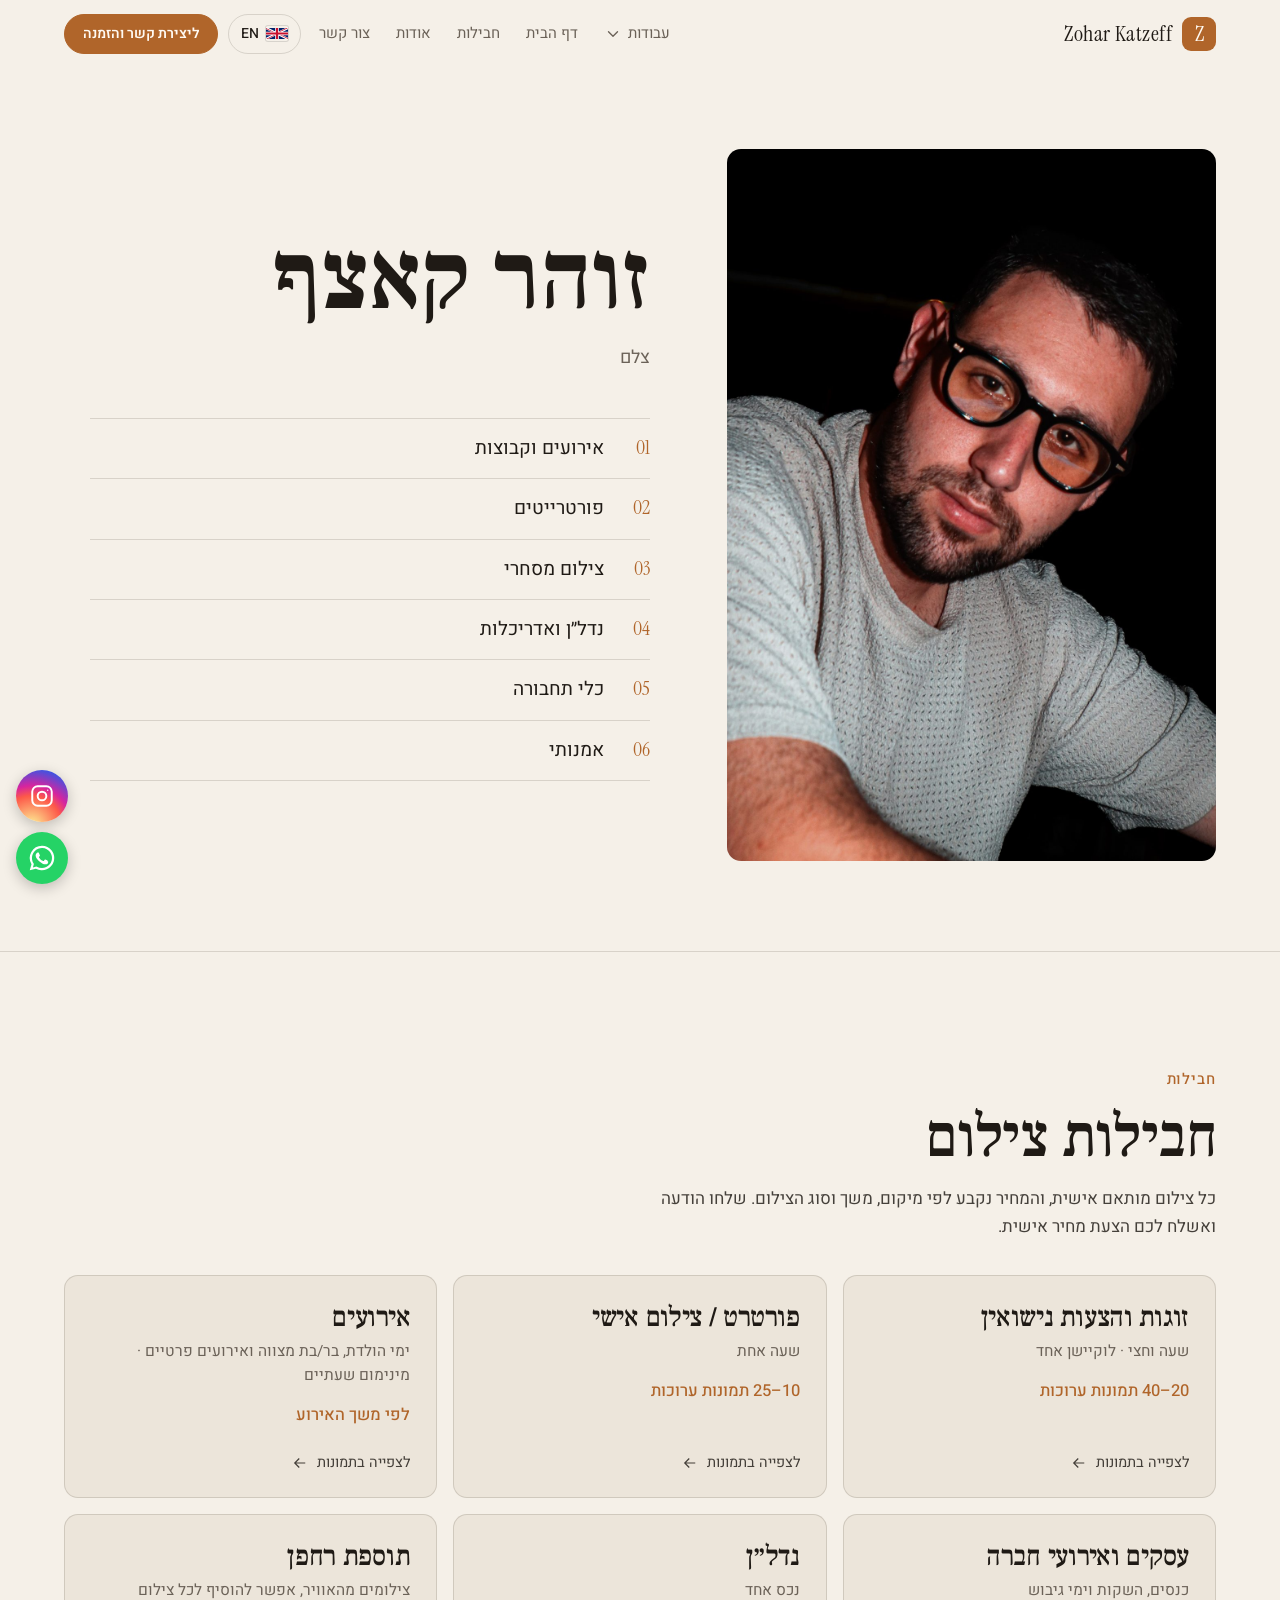
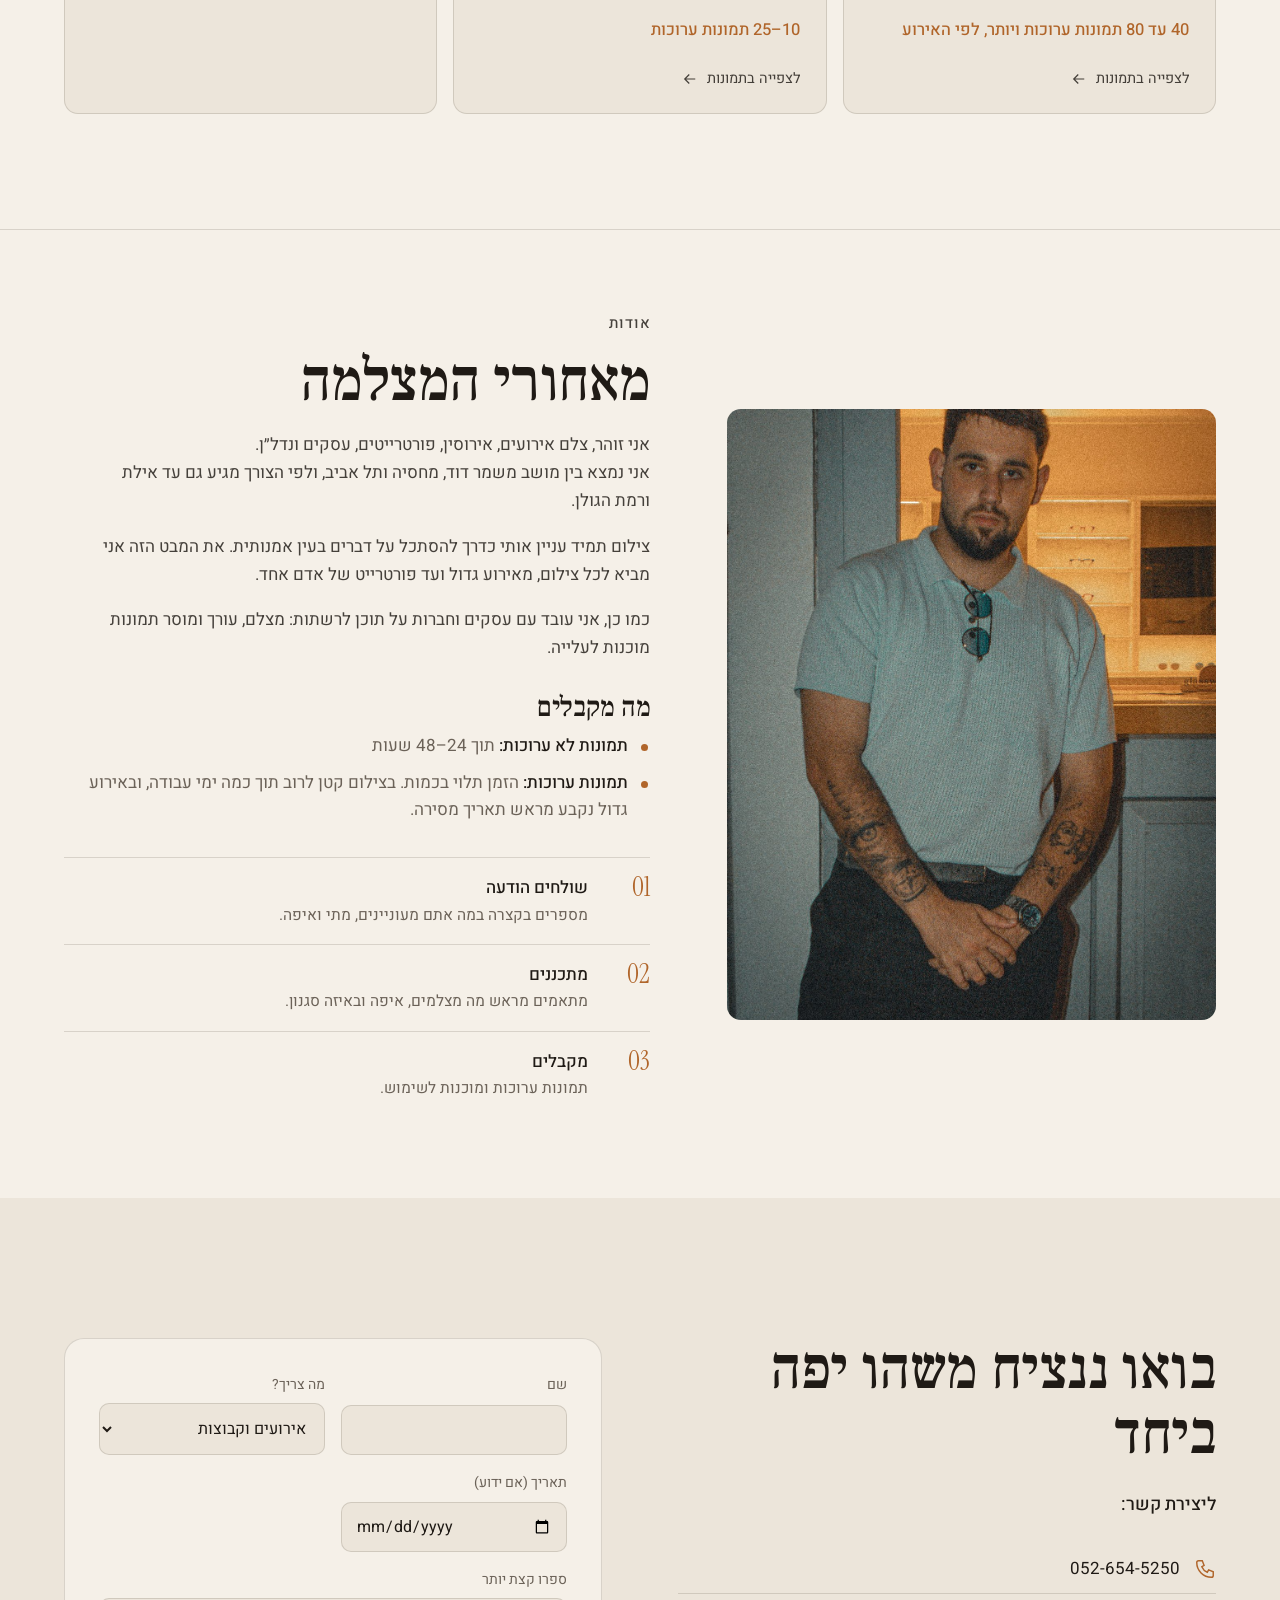
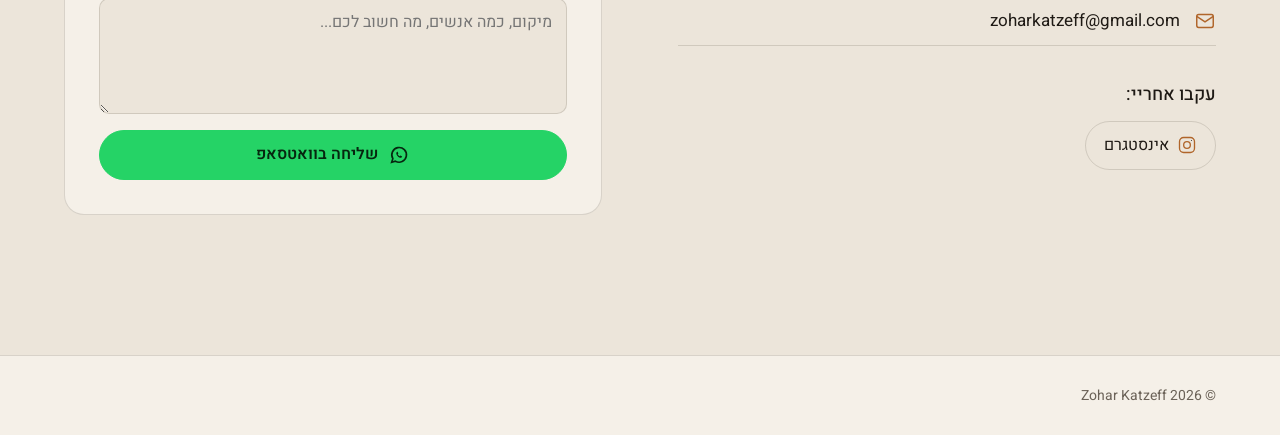
==== commit 4f032b03: "About section: new portrait photo" ====
--- a/index.html
+++ b/index.html
@@ -36,7 +36,7 @@
 <link rel="preconnect" href="https://fonts.googleapis.com">
 <link rel="preconnect" href="https://fonts.gstatic.com" crossorigin>
 <link href="https://fonts.googleapis.com/css2?family=Frank+Ruhl+Libre:wght@400;500;700&family=Heebo:wght@300;400;500;600&family=Instrument+Serif:ital@0;1&family=Caveat:wght@500;700&display=swap" rel="stylesheet">
-<link rel="stylesheet" href="style.css?v=42">
+<link rel="stylesheet" href="style.css?v=43">
 </head>
 <body data-page="home" data-base="">
 <header class="nav" id="nav"></header>
@@ -86,7 +86,7 @@
 </section>
 
 <section class="about" id="about">
-  <div class="about-img"><img src="media/full/self-portrait-001.jpg" alt="Zohar Katzeff · זוהר קאצף"></div>
+  <div class="about-img"><img src="media/full/about-001.jpg" alt="Zohar Katzeff · זוהר קאצף"></div>
   <div class="about-text">
     <p class="eyebrow" data-en="About">אודות</p>
     <h2 class="about-title" data-en="Behind the camera">מאחורי המצלמה</h2>
@@ -134,7 +134,7 @@
 </section>
 </main>
 <footer class="footer" id="footer"></footer>
-<script src="data/photos.js?v=42"></script>
-<script src="app.js?v=42"></script>
+<script src="data/photos.js?v=43"></script>
+<script src="app.js?v=43"></script>
 </body>
 </html>
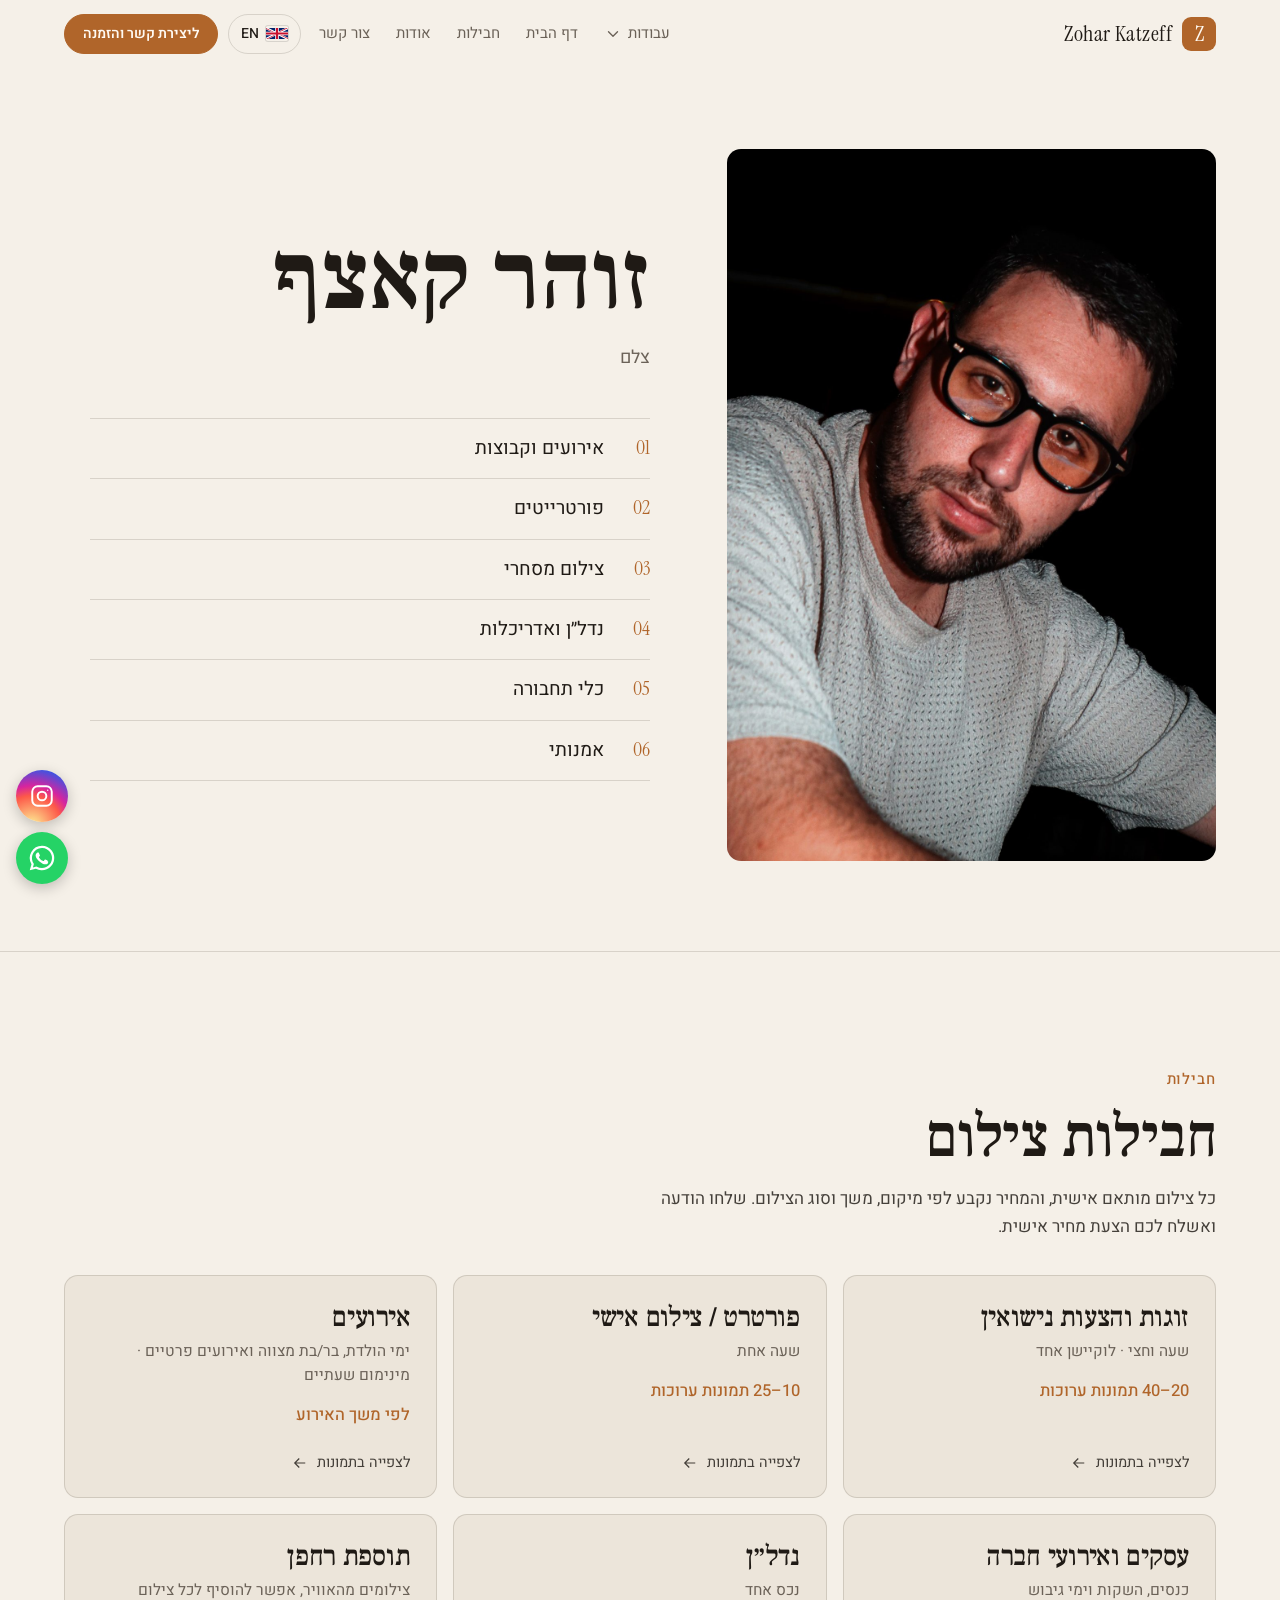
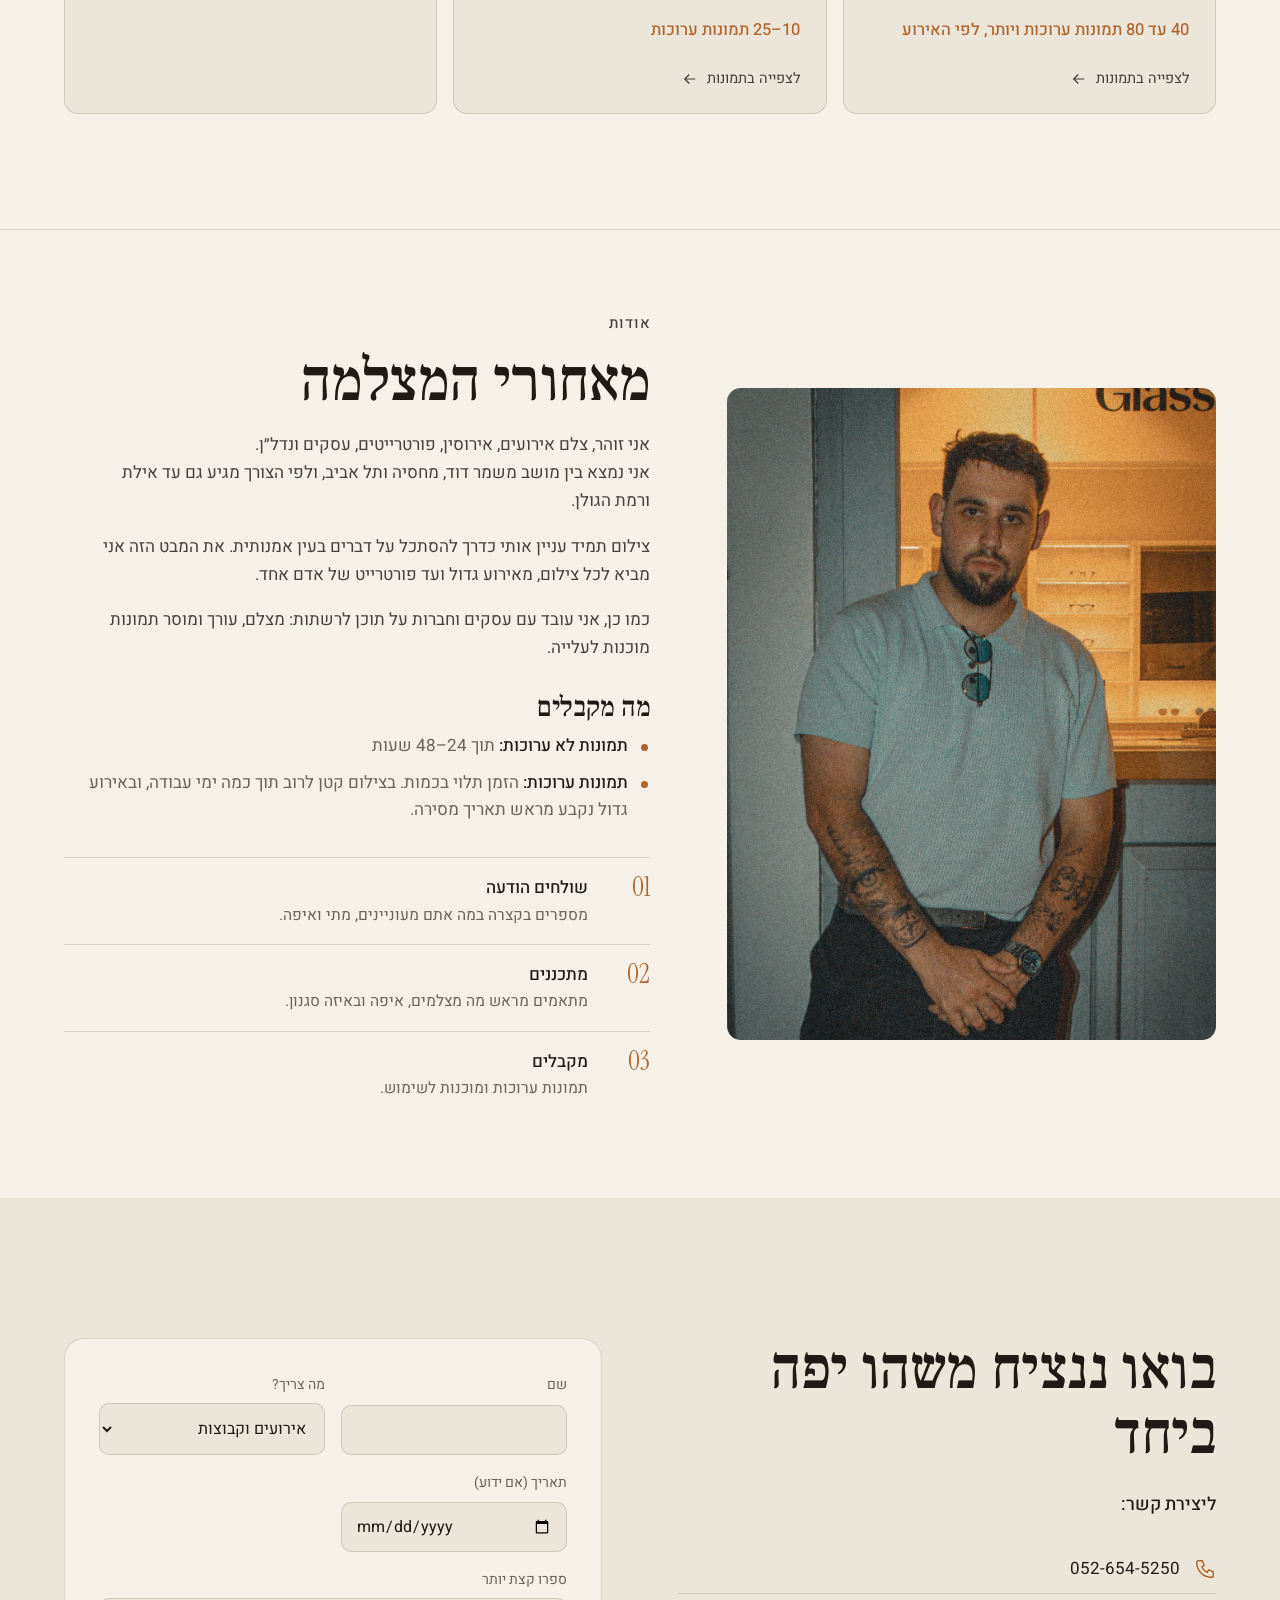
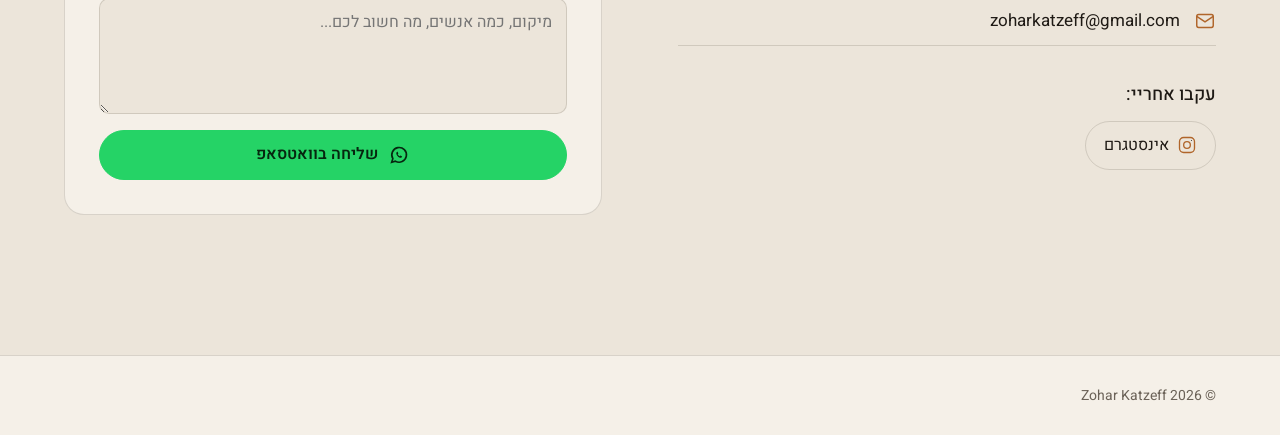
==== commit 31e64f8c: "About photo: show full head and hands" ====
--- a/index.html
+++ b/index.html
@@ -36,7 +36,7 @@
 <link rel="preconnect" href="https://fonts.googleapis.com">
 <link rel="preconnect" href="https://fonts.gstatic.com" crossorigin>
 <link href="https://fonts.googleapis.com/css2?family=Frank+Ruhl+Libre:wght@400;500;700&family=Heebo:wght@300;400;500;600&family=Instrument+Serif:ital@0;1&family=Caveat:wght@500;700&display=swap" rel="stylesheet">
-<link rel="stylesheet" href="style.css?v=43">
+<link rel="stylesheet" href="style.css?v=45">
 </head>
 <body data-page="home" data-base="">
 <header class="nav" id="nav"></header>
@@ -134,7 +134,7 @@
 </section>
 </main>
 <footer class="footer" id="footer"></footer>
-<script src="data/photos.js?v=43"></script>
-<script src="app.js?v=43"></script>
+<script src="data/photos.js?v=45"></script>
+<script src="app.js?v=45"></script>
 </body>
 </html>
--- a/style.css
+++ b/style.css
@@ -180,7 +180,7 @@
 /* About + contact page */
 .about { display: grid; grid-template-columns: 5fr 6fr; gap: clamp(32px, 6vw, 90px); align-items: center; padding: clamp(48px, 9vh, 110px) var(--gutter); max-width: 1400px; margin: 0 auto; }
 @media (max-width: 860px) { .about { grid-template-columns: 1fr; } }
-.about-img img { width: 100%; aspect-ratio: 4 / 5; object-fit: cover; border-radius: var(--radius); }
+.about-img img { width: 100%; aspect-ratio: 3 / 4; object-fit: cover; object-position: 50% 0; border-radius: var(--radius); }
 .about-text p { color: var(--text-soft); max-width: 56ch; }
 .about-text h1, .about-text .about-title { font-size: clamp(38px, 5vw, 60px); margin-bottom: 16px; }
 .about { border-top: 1px solid var(--line); }
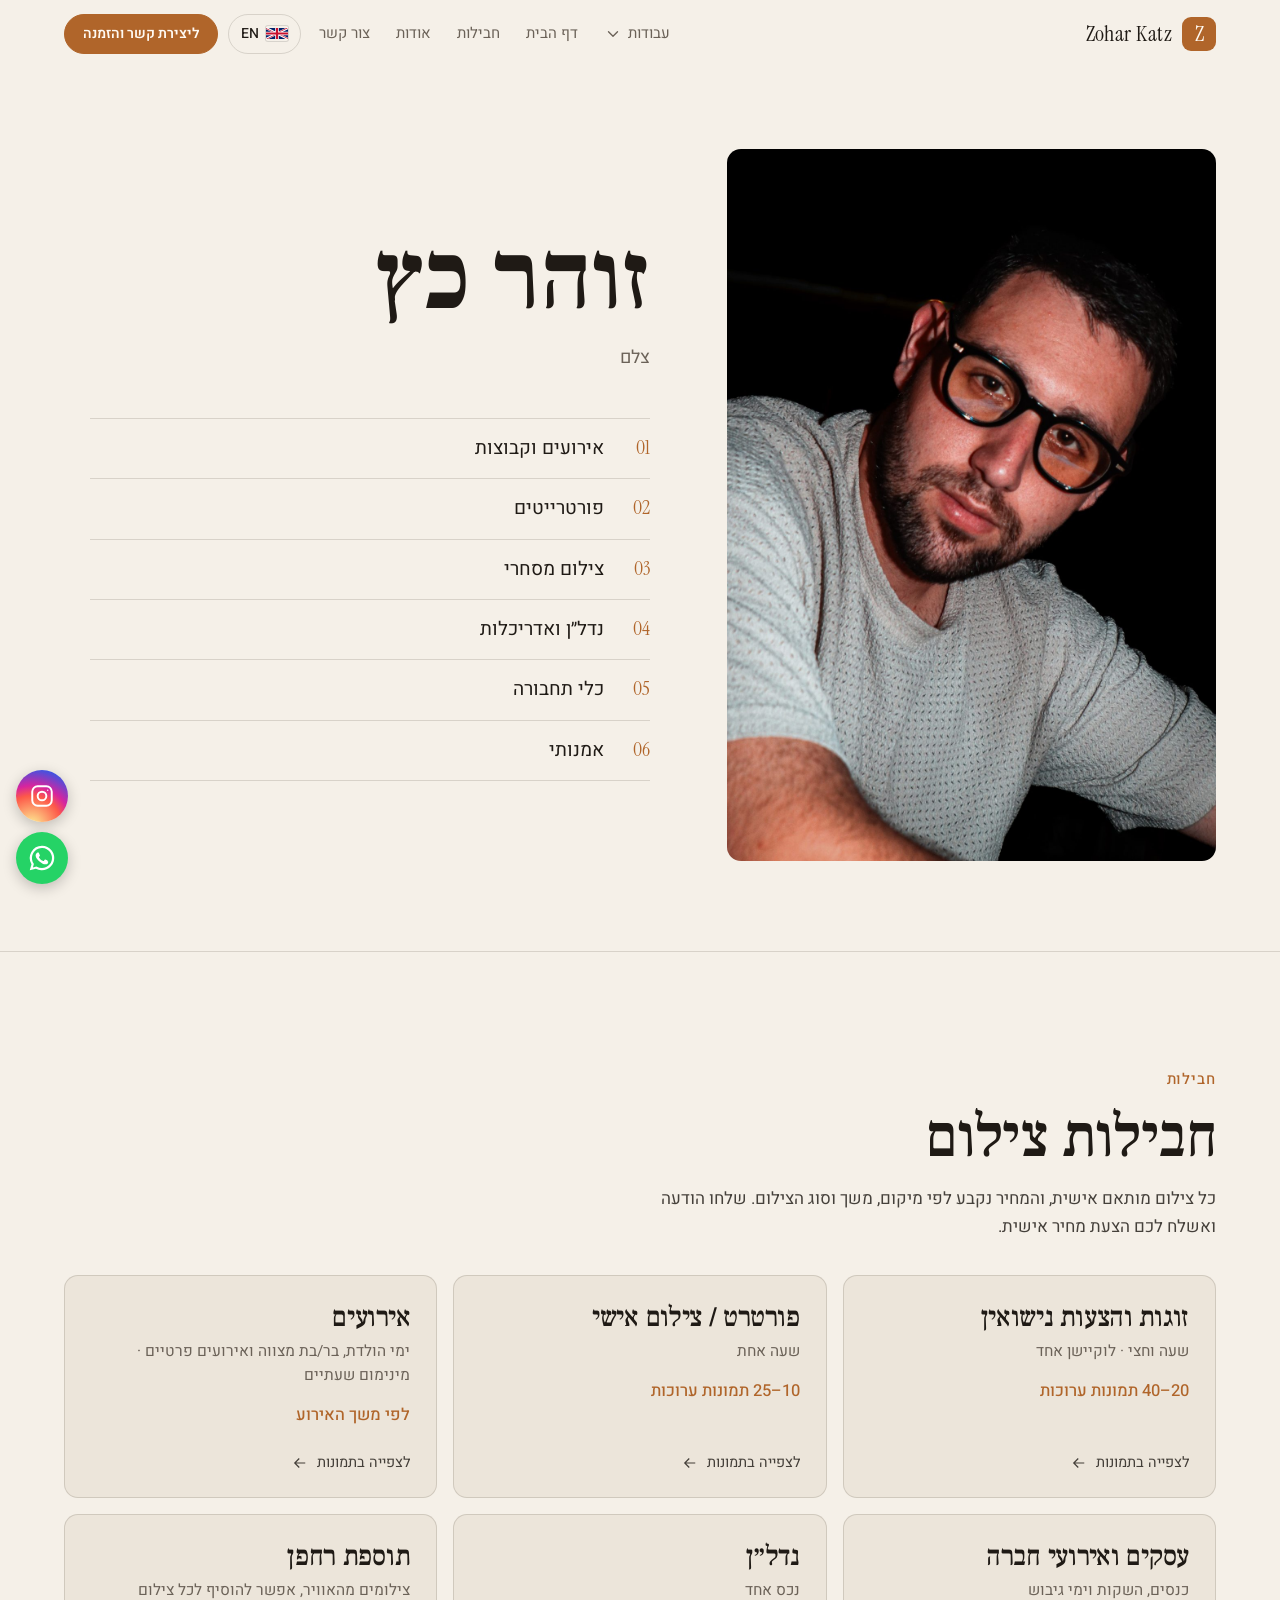
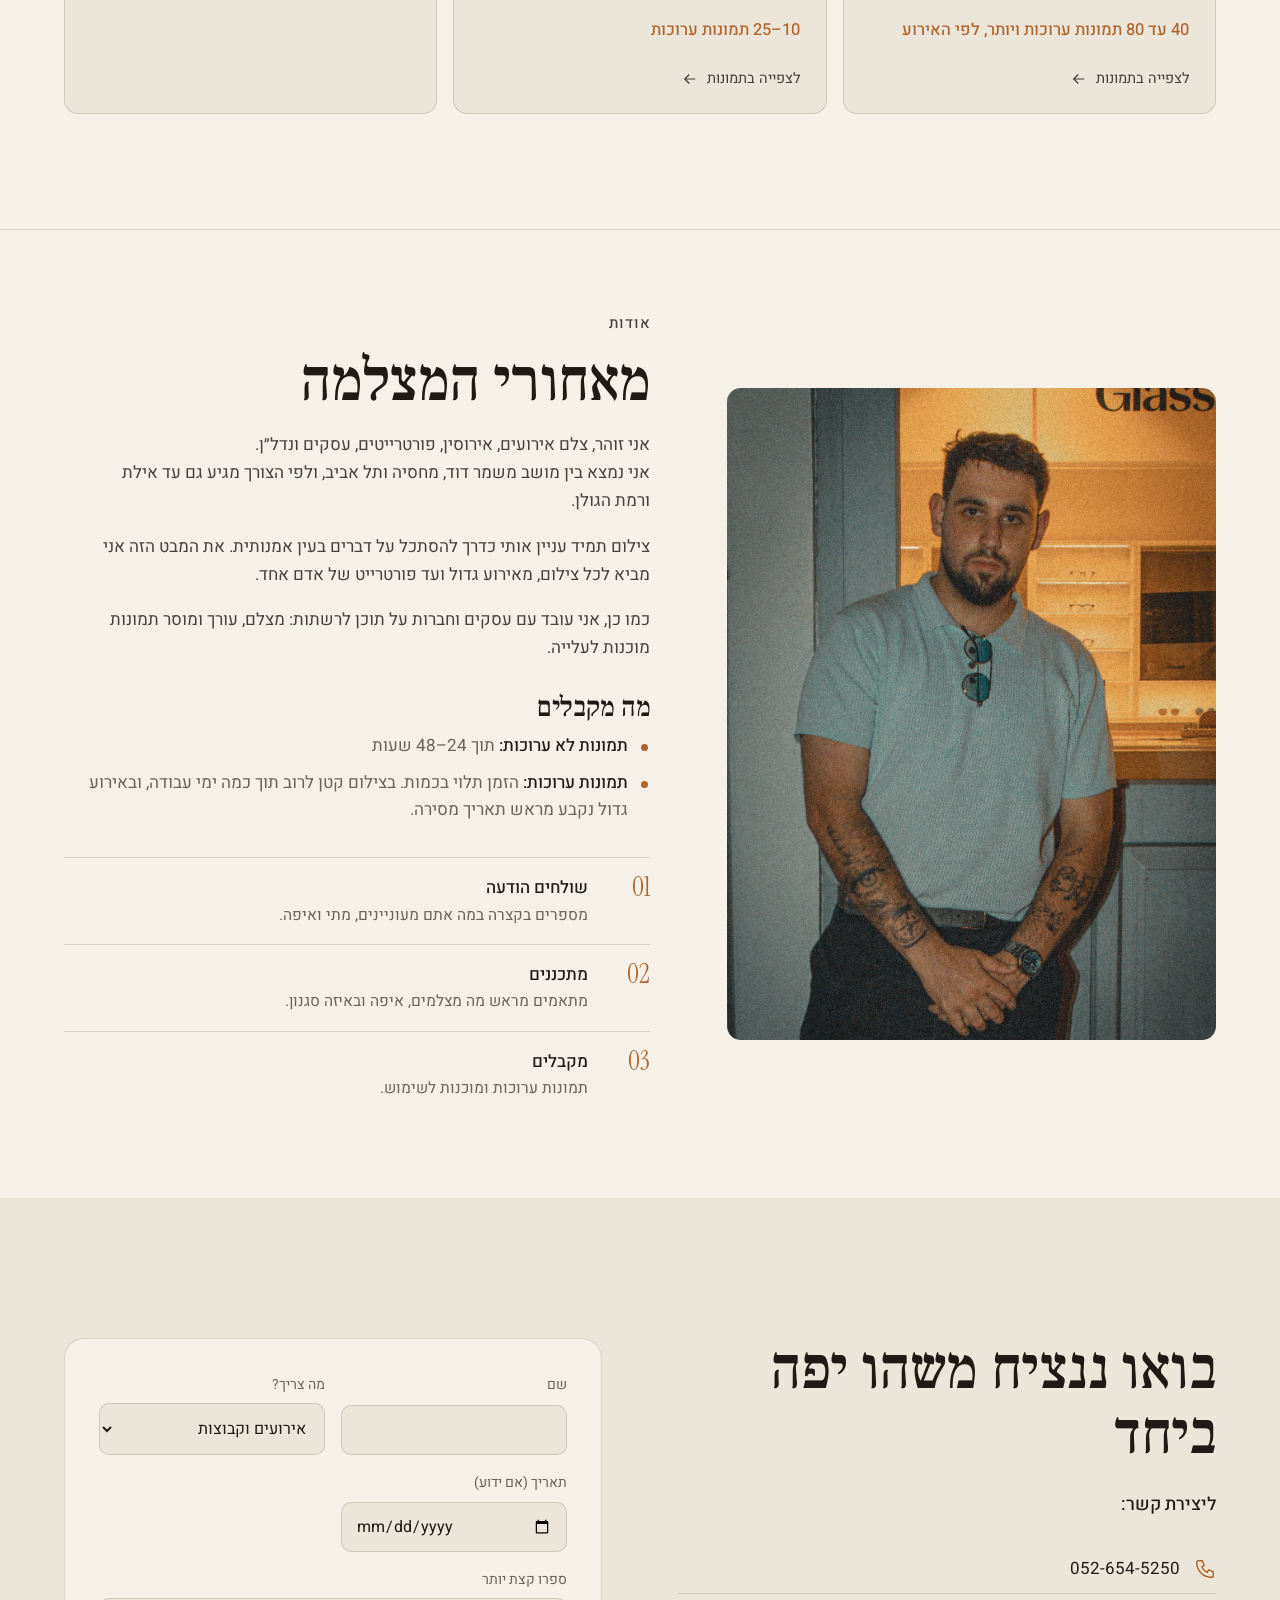
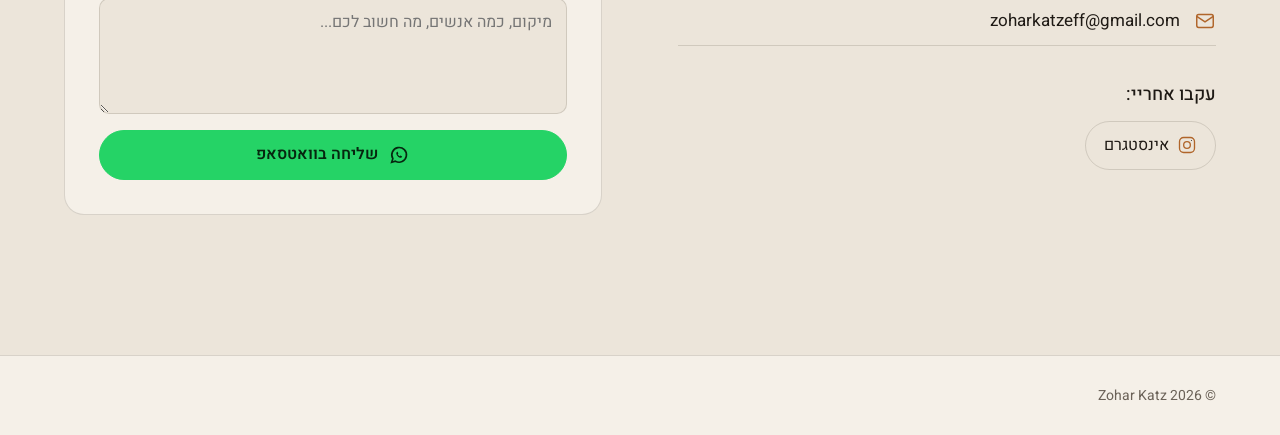
==== commit a38121cc: "Change displayed name to Zohar Katz" ====
--- a/index.html
+++ b/index.html
@@ -3,8 +3,8 @@
 <head>
 <meta charset="utf-8">
 <meta name="viewport" content="width=device-width, initial-scale=1, viewport-fit=cover">
-<title>זוהר קאצף · צלם אירועים, פורטרייטים, עסקים ונדל״ן</title>
-<meta name="description" content="זוהר קאצף, צלם אירועים, אירוסין, פורטרייטים, עסקים ונדל״ן. משמר דוד, מחסיה, תל אביב וכל הארץ. Zohar Katzeff, photographer in Israel.">
+<title>זוהר כץ · צלם אירועים, פורטרייטים, עסקים ונדל״ן</title>
+<meta name="description" content="זוהר כץ, צלם אירועים, אירוסין, פורטרייטים, עסקים ונדל״ן. משמר דוד, מחסיה, תל אביב וכל הארץ. Zohar Katz, photographer in Israel.">
 <!-- seo -->
 <link rel="canonical" href="https://zoharkatzeff.com/">
 <meta property="og:url" content="https://zoharkatzeff.com/">
@@ -15,20 +15,20 @@
 <link rel="alternate" hreflang="x-default" href="https://zoharkatzeff.com/">
 <script type="application/ld+json">
 {"@context": "https://schema.org", "@type": "ProfessionalService",
- "name": "Zohar Katzeff Photography · זוהר קאצף צלם",
- "alternateName": ["זוהר קאצף", "Zohar Katzeff"],
+ "name": "Zohar Katz Photography · זוהר כץ צלם",
+ "alternateName": ["זוהר כץ", "Zohar Katz"],
  "description": "צלם אירועים, אירוסין, פורטרייטים, עסקים ונדל״ן. Photographer for events, engagements, portraits, businesses and real estate.",
  "url": "https://zoharkatzeff.com/",
  "image": "https://zoharkatzeff.com/media/full/self-portrait-001.jpg",
  "telephone": "+972526545250",
  "areaServed": [{"@type": "Country", "name": "Israel"}, "משמר דוד", "מחסיה", "תל אביב"],
  "address": {"@type": "PostalAddress", "addressLocality": "Mishmar David", "addressCountry": "IL"},
- "founder": {"@type": "Person", "name": "Zohar Katzeff", "alternateName": "זוהר קאצף", "jobTitle": "Photographer"},
+ "founder": {"@type": "Person", "name": "Zohar Katz", "alternateName": "זוהר כץ", "jobTitle": "Photographer"},
  "sameAs": ["https://www.instagram.com/katzeff_photos/"],
  "knowsAbout": ["Event photography", "Portrait photography", "Engagement photography", "Commercial photography", "Real estate photography", "Architecture photography"]}
 </script>
 <!-- /seo -->
-<meta property="og:title" content="Zohar Katzeff · זוהר קאצף">
+<meta property="og:title" content="Zohar Katz · זוהר כץ">
 <meta property="og:description" content="צלם · Photographer">
 <meta property="og:image" content="https://zoharkatzeff.com/media/full/self-portrait-001.jpg">
 <meta name="theme-color" content="#f5f0e8">
@@ -36,7 +36,7 @@
 <link rel="preconnect" href="https://fonts.googleapis.com">
 <link rel="preconnect" href="https://fonts.gstatic.com" crossorigin>
 <link href="https://fonts.googleapis.com/css2?family=Frank+Ruhl+Libre:wght@400;500;700&family=Heebo:wght@300;400;500;600&family=Instrument+Serif:ital@0;1&family=Caveat:wght@500;700&display=swap" rel="stylesheet">
-<link rel="stylesheet" href="style.css?v=45">
+<link rel="stylesheet" href="style.css?v=46">
 </head>
 <body data-page="home" data-base="">
 <header class="nav" id="nav"></header>
@@ -86,7 +86,7 @@
 </section>
 
 <section class="about" id="about">
-  <div class="about-img"><img src="media/full/about-001.jpg" alt="Zohar Katzeff · זוהר קאצף"></div>
+  <div class="about-img"><img src="media/full/about-001.jpg" alt="Zohar Katz · זוהר כץ"></div>
   <div class="about-text">
     <p class="eyebrow" data-en="About">אודות</p>
     <h2 class="about-title" data-en="Behind the camera">מאחורי המצלמה</h2>
@@ -134,7 +134,7 @@
 </section>
 </main>
 <footer class="footer" id="footer"></footer>
-<script src="data/photos.js?v=45"></script>
-<script src="app.js?v=45"></script>
+<script src="data/photos.js?v=46"></script>
+<script src="app.js?v=46"></script>
 </body>
 </html>
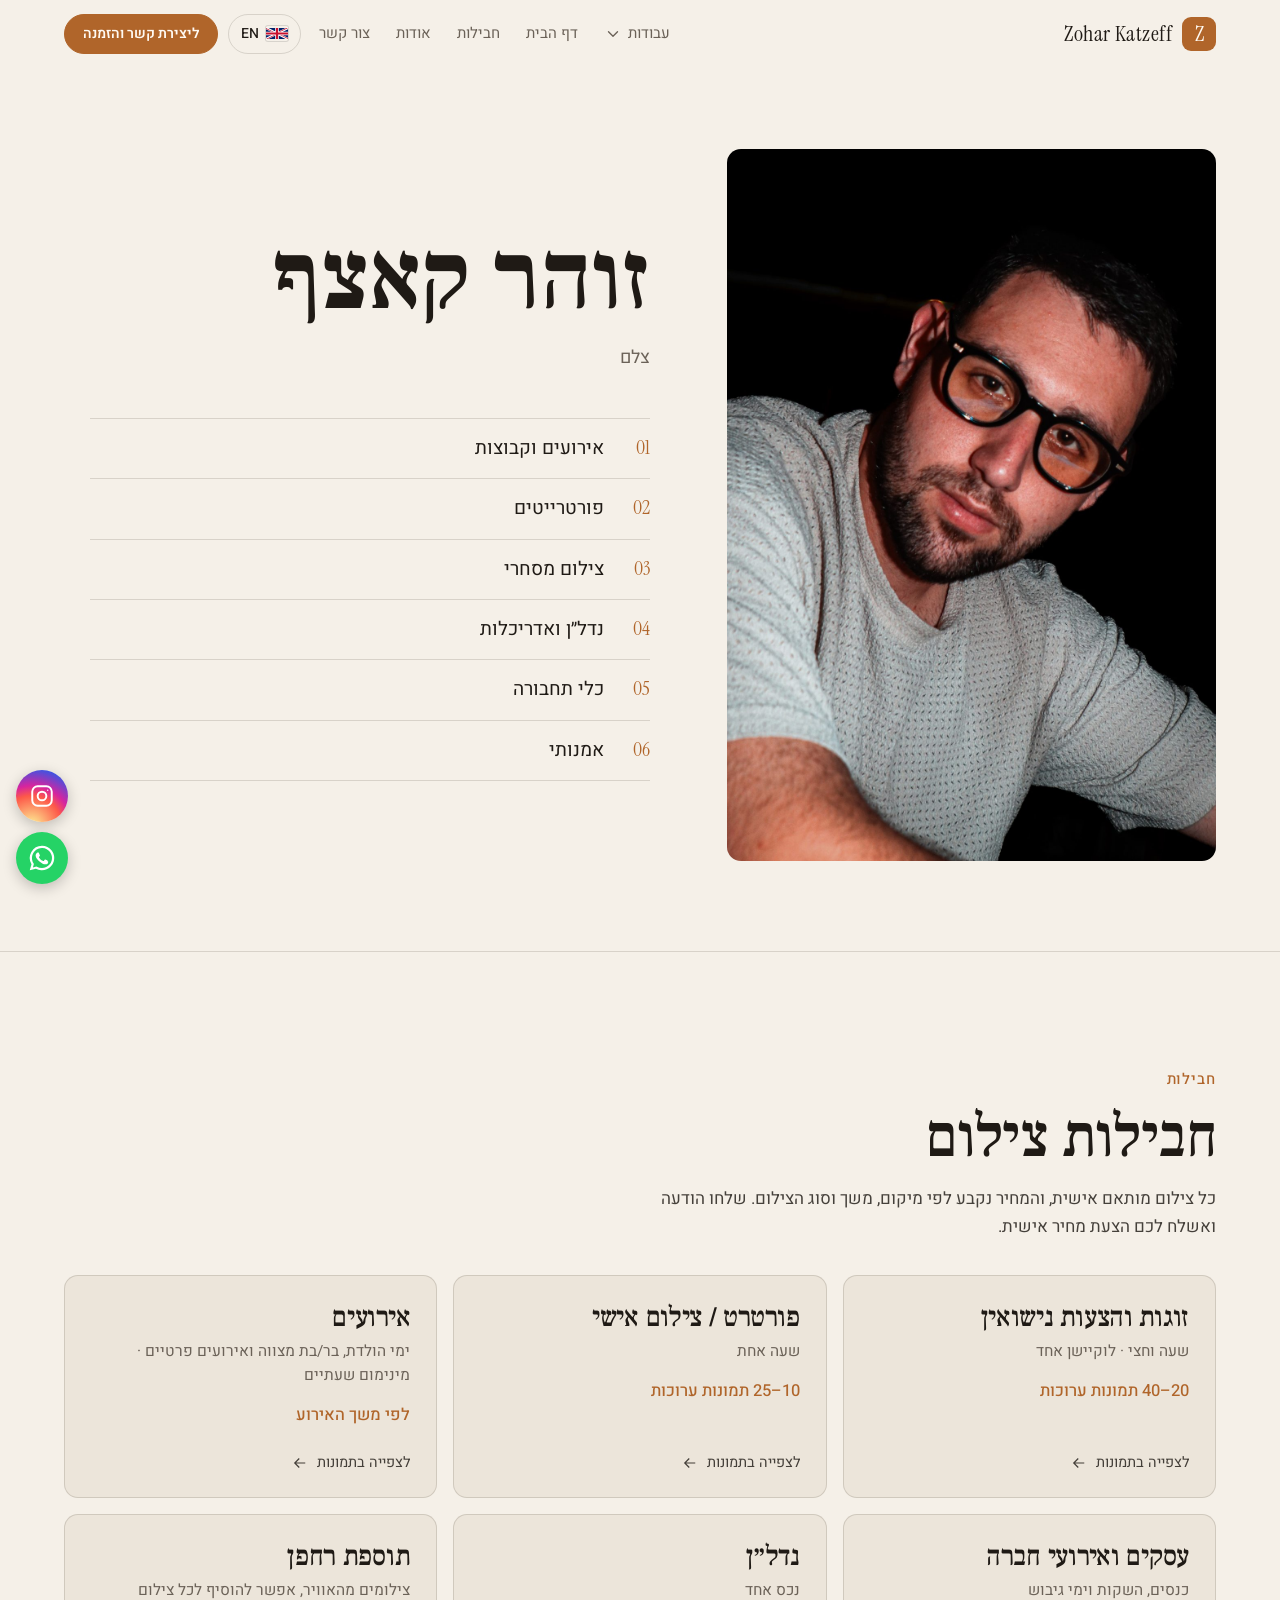
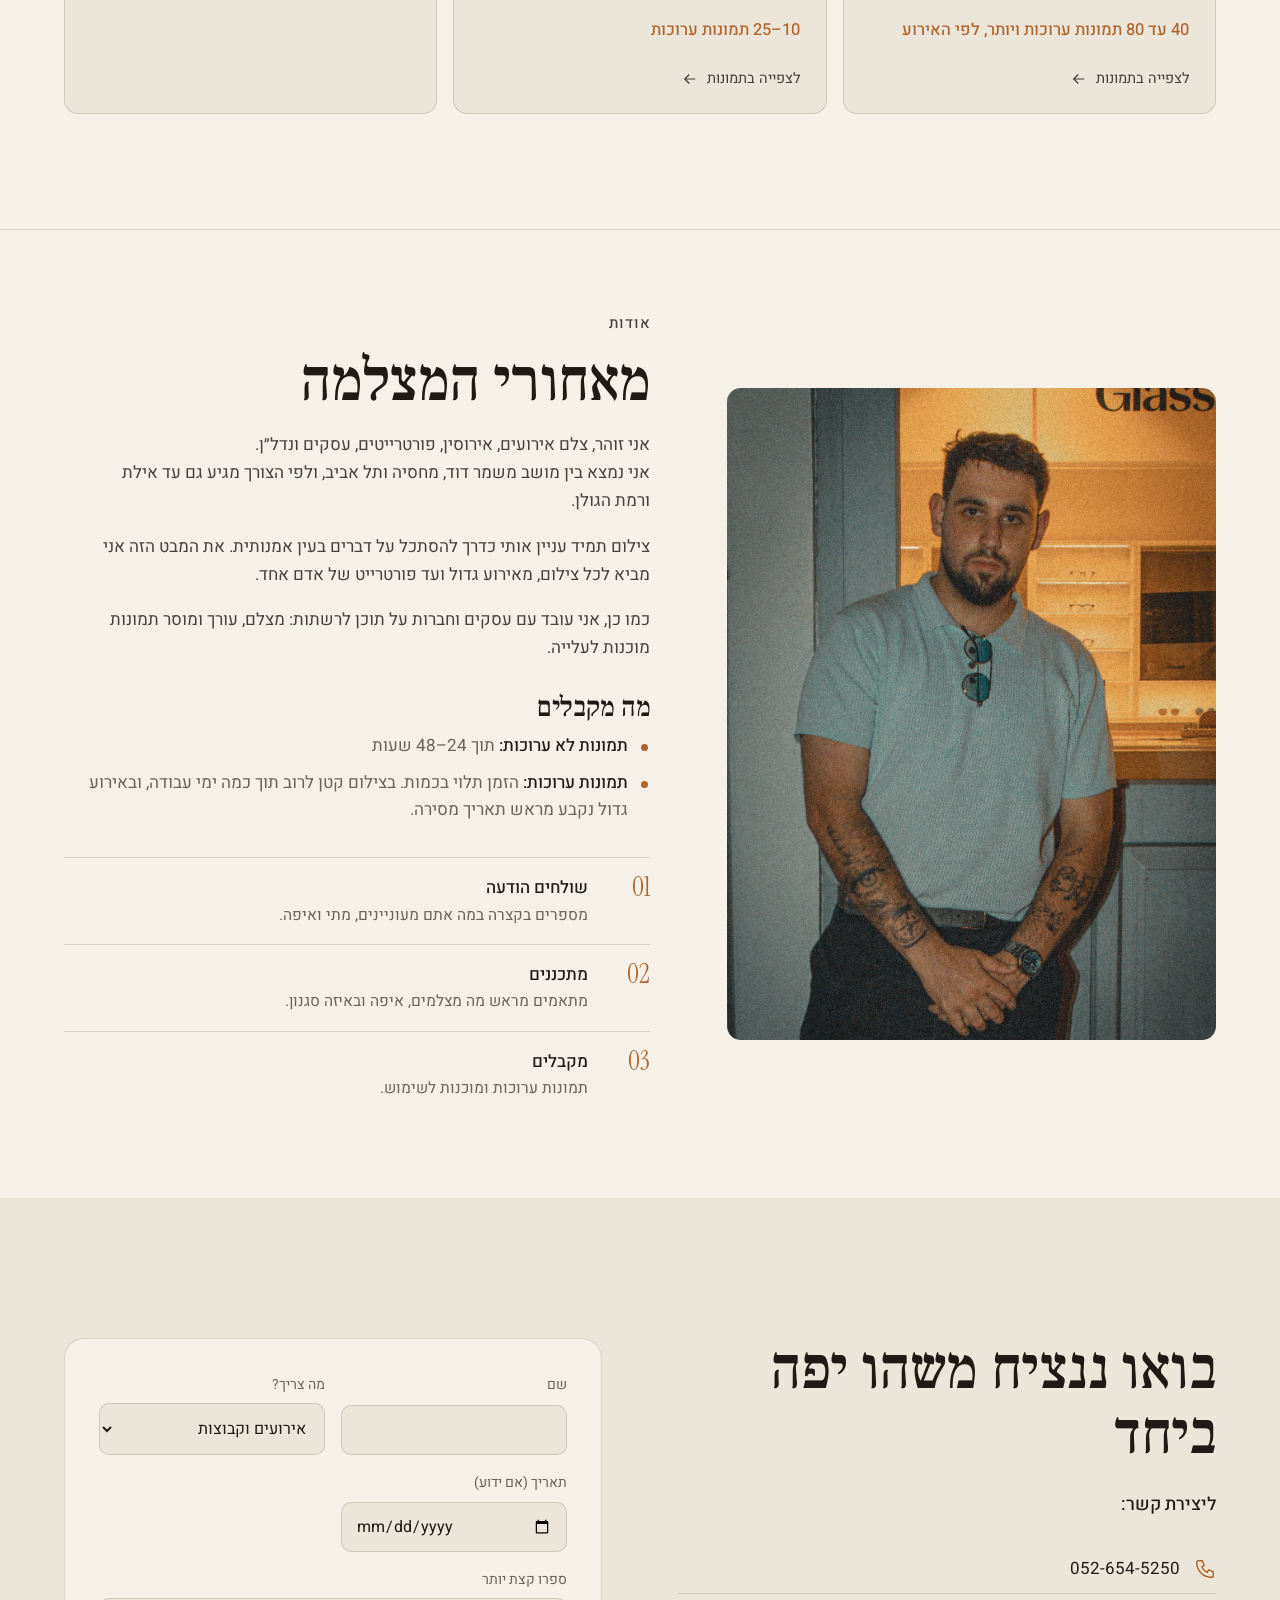
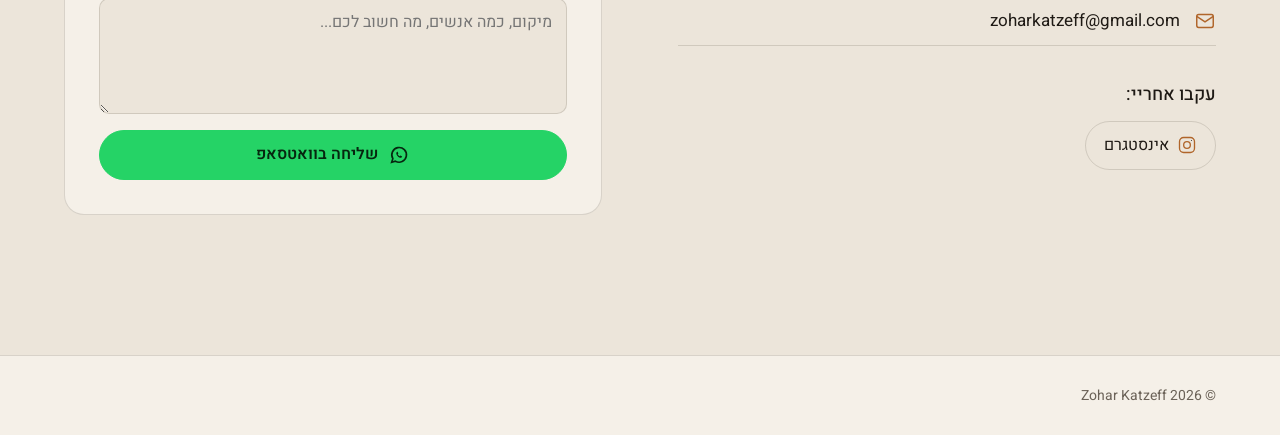
==== commit 038d4b98: "Revert "Change displayed name to Zohar Katz" This reverts commit a38121ccc568a314301ce9ffa4e77e50fe5" ====
--- a/index.html
+++ b/index.html
@@ -3,8 +3,8 @@
 <head>
 <meta charset="utf-8">
 <meta name="viewport" content="width=device-width, initial-scale=1, viewport-fit=cover">
-<title>זוהר כץ · צלם אירועים, פורטרייטים, עסקים ונדל״ן</title>
-<meta name="description" content="זוהר כץ, צלם אירועים, אירוסין, פורטרייטים, עסקים ונדל״ן. משמר דוד, מחסיה, תל אביב וכל הארץ. Zohar Katz, photographer in Israel.">
+<title>זוהר קאצף · צלם אירועים, פורטרייטים, עסקים ונדל״ן</title>
+<meta name="description" content="זוהר קאצף, צלם אירועים, אירוסין, פורטרייטים, עסקים ונדל״ן. משמר דוד, מחסיה, תל אביב וכל הארץ. Zohar Katzeff, photographer in Israel.">
 <!-- seo -->
 <link rel="canonical" href="https://zoharkatzeff.com/">
 <meta property="og:url" content="https://zoharkatzeff.com/">
@@ -15,20 +15,20 @@
 <link rel="alternate" hreflang="x-default" href="https://zoharkatzeff.com/">
 <script type="application/ld+json">
 {"@context": "https://schema.org", "@type": "ProfessionalService",
- "name": "Zohar Katz Photography · זוהר כץ צלם",
- "alternateName": ["זוהר כץ", "Zohar Katz"],
+ "name": "Zohar Katzeff Photography · זוהר קאצף צלם",
+ "alternateName": ["זוהר קאצף", "Zohar Katzeff"],
  "description": "צלם אירועים, אירוסין, פורטרייטים, עסקים ונדל״ן. Photographer for events, engagements, portraits, businesses and real estate.",
  "url": "https://zoharkatzeff.com/",
  "image": "https://zoharkatzeff.com/media/full/self-portrait-001.jpg",
  "telephone": "+972526545250",
  "areaServed": [{"@type": "Country", "name": "Israel"}, "משמר דוד", "מחסיה", "תל אביב"],
  "address": {"@type": "PostalAddress", "addressLocality": "Mishmar David", "addressCountry": "IL"},
- "founder": {"@type": "Person", "name": "Zohar Katz", "alternateName": "זוהר כץ", "jobTitle": "Photographer"},
+ "founder": {"@type": "Person", "name": "Zohar Katzeff", "alternateName": "זוהר קאצף", "jobTitle": "Photographer"},
  "sameAs": ["https://www.instagram.com/katzeff_photos/"],
  "knowsAbout": ["Event photography", "Portrait photography", "Engagement photography", "Commercial photography", "Real estate photography", "Architecture photography"]}
 </script>
 <!-- /seo -->
-<meta property="og:title" content="Zohar Katz · זוהר כץ">
+<meta property="og:title" content="Zohar Katzeff · זוהר קאצף">
 <meta property="og:description" content="צלם · Photographer">
 <meta property="og:image" content="https://zoharkatzeff.com/media/full/self-portrait-001.jpg">
 <meta name="theme-color" content="#f5f0e8">
@@ -36,7 +36,7 @@
 <link rel="preconnect" href="https://fonts.googleapis.com">
 <link rel="preconnect" href="https://fonts.gstatic.com" crossorigin>
 <link href="https://fonts.googleapis.com/css2?family=Frank+Ruhl+Libre:wght@400;500;700&family=Heebo:wght@300;400;500;600&family=Instrument+Serif:ital@0;1&family=Caveat:wght@500;700&display=swap" rel="stylesheet">
-<link rel="stylesheet" href="style.css?v=46">
+<link rel="stylesheet" href="style.css?v=45">
 </head>
 <body data-page="home" data-base="">
 <header class="nav" id="nav"></header>
@@ -86,7 +86,7 @@
 </section>
 
 <section class="about" id="about">
-  <div class="about-img"><img src="media/full/about-001.jpg" alt="Zohar Katz · זוהר כץ"></div>
+  <div class="about-img"><img src="media/full/about-001.jpg" alt="Zohar Katzeff · זוהר קאצף"></div>
   <div class="about-text">
     <p class="eyebrow" data-en="About">אודות</p>
     <h2 class="about-title" data-en="Behind the camera">מאחורי המצלמה</h2>
@@ -134,7 +134,7 @@
 </section>
 </main>
 <footer class="footer" id="footer"></footer>
-<script src="data/photos.js?v=46"></script>
-<script src="app.js?v=46"></script>
+<script src="data/photos.js?v=45"></script>
+<script src="app.js?v=45"></script>
 </body>
 </html>
